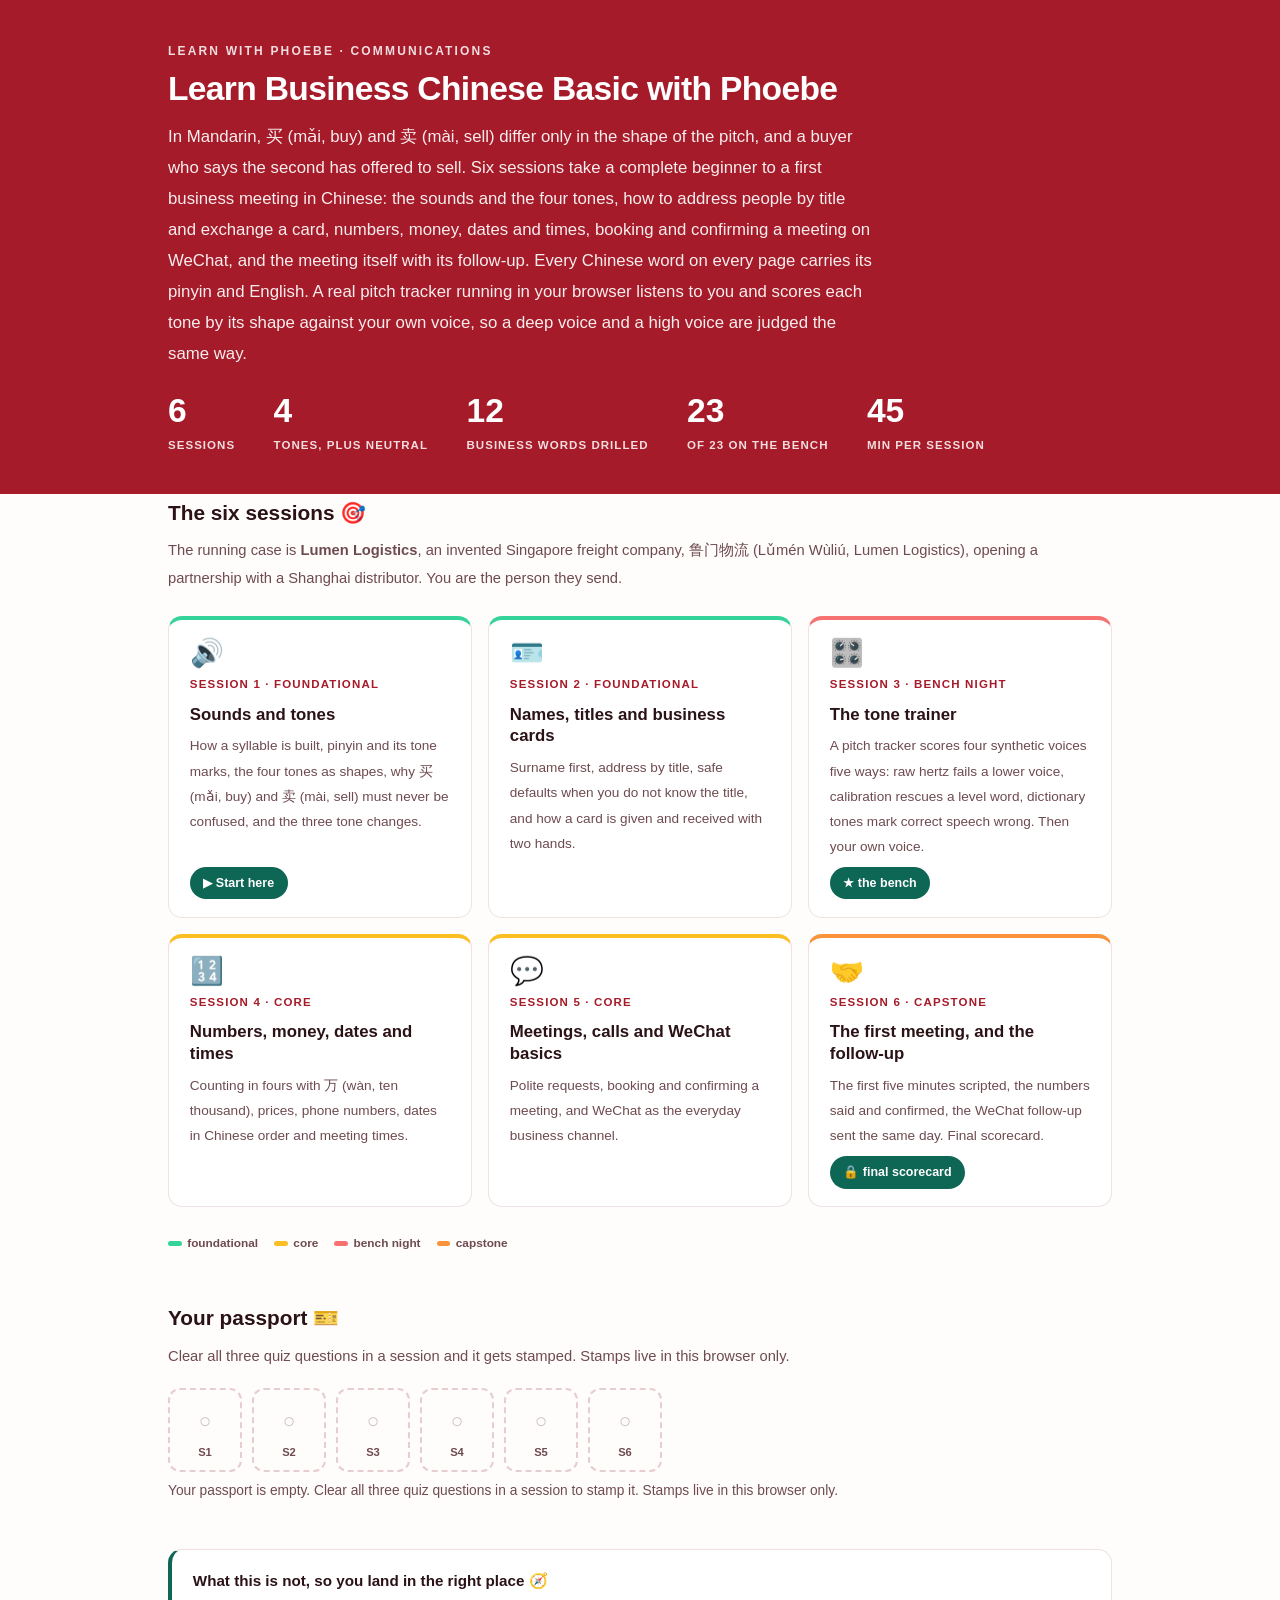
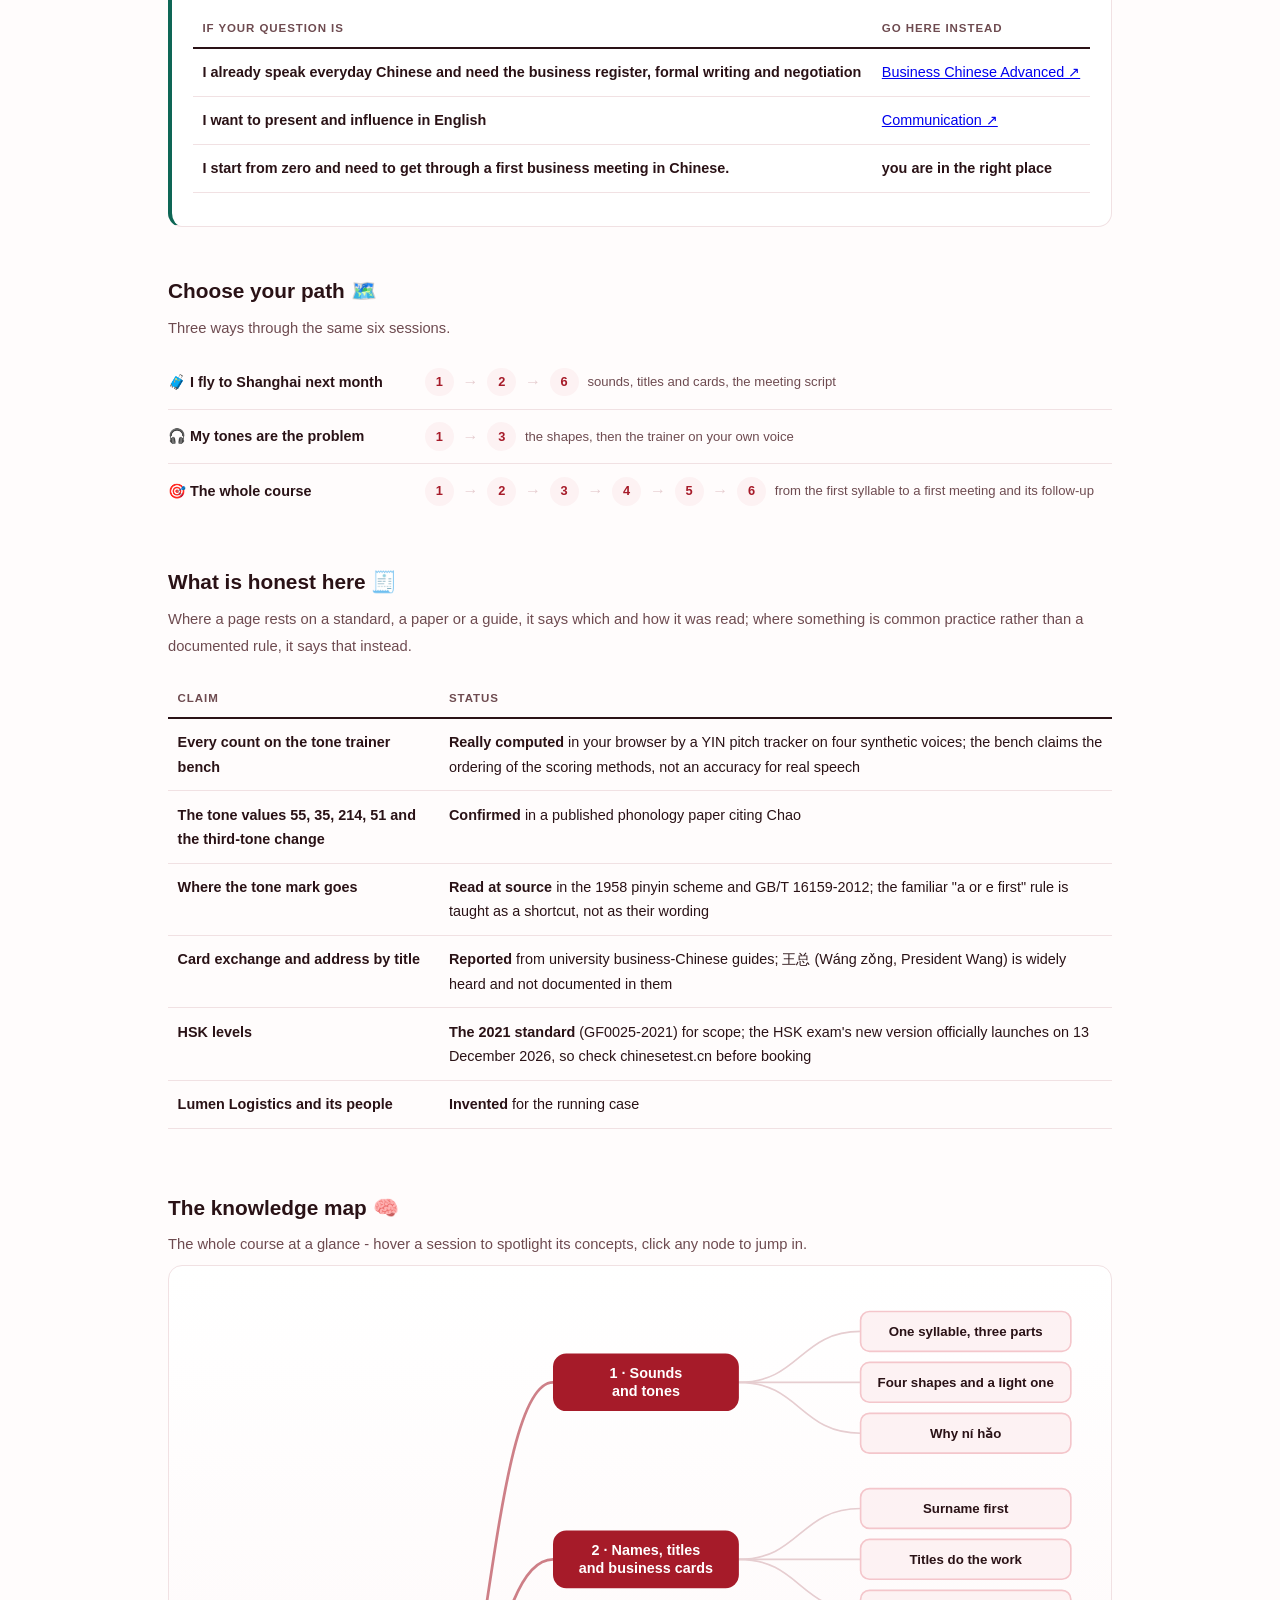
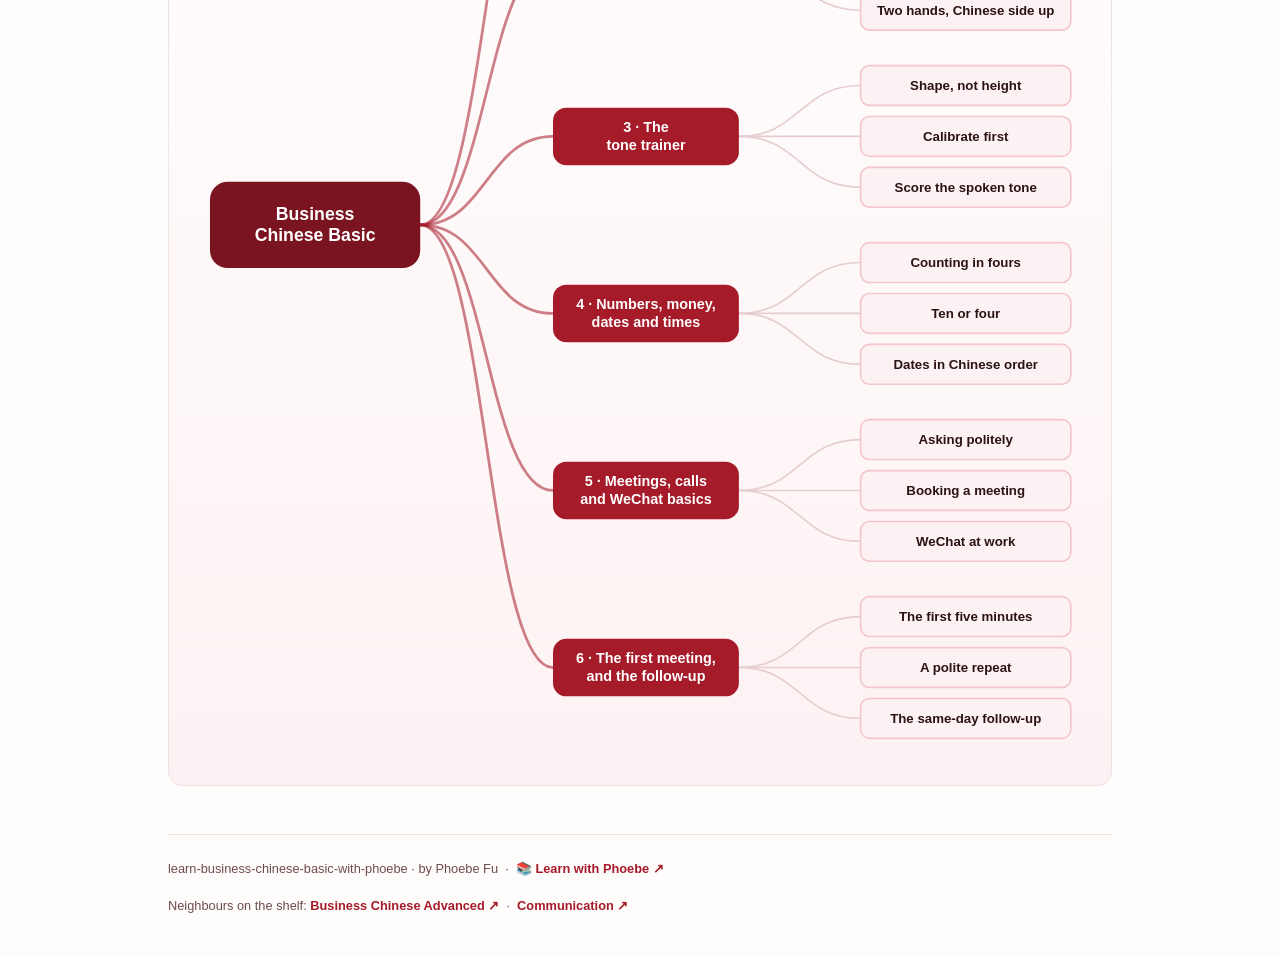
==== index.html @ 50cea1f9 "Learn Business Chinese Basic: six sessions Zero to a first business meeting in Mandarin. A YIN pitch" ====
<!DOCTYPE html>
<html lang="en">
<head>
<meta charset="UTF-8">
<meta name="viewport" content="width=device-width, initial-scale=1.0">
<!-- social:start -->
<meta name="description" content="Six sessions from zero to a first business meeting in Mandarin: the sounds and the four tones, names, titles and business cards, numbers and money, meetings and WeChat, and a first meeting with its follow-up. A real pitch tracker in your browser scores your tones by shape, not height. Free, by Phoebe Fu.">
<meta property="og:type" content="website">
<meta property="og:site_name" content="Learn with Phoebe">
<meta property="og:title" content="Learn Business Chinese Basic with Phoebe">
<meta property="og:description" content="A tone trainer that scores the shape of your pitch, not its height: raw hertz gets a lower voice right 6 times in 23, the calibrated method 23 in 23.">
<meta property="og:url" content="https://phoebefu6.github.io/learn-business-chinese-basic-with-phoebe/">
<meta property="og:image" content="https://phoebefu6.github.io/learn-business-chinese-basic-with-phoebe/assets/og-cover.png">
<meta property="og:image:width" content="1200">
<meta property="og:image:height" content="630">
<meta name="twitter:card" content="summary_large_image">
<meta name="twitter:title" content="Learn Business Chinese Basic with Phoebe">
<meta name="twitter:description" content="A tone trainer that scores the shape of your pitch, not its height: raw hertz gets a lower voice right 6 times in 23, the calibrated method 23 in 23.">
<meta name="twitter:image" content="https://phoebefu6.github.io/learn-business-chinese-basic-with-phoebe/assets/og-cover.png">
<!-- social:end -->
<title>Learn Business Chinese Basic with Phoebe</title>
<link rel="stylesheet" href="assets/style.css?v=1">
<style>

  .stats-row { display: flex; gap: 2.4rem; margin-top: 1.5rem; flex-wrap: wrap; }
  .stat b { display: block; font-size: 2.1rem; font-weight: 800; line-height: 1.05; font-variant-numeric: tabular-nums; }
  .stat span { font-size: .72rem; opacity: .85; text-transform: uppercase; letter-spacing: .09em; font-weight: 600; }

  .course-grid { display: grid; grid-template-columns: repeat(auto-fit, minmax(17rem, 1fr)); gap: 1rem; margin-top: 1.5rem; }
  .course-card {
    border: 1px solid var(--hairline);
    border-top: 4px solid var(--diff, var(--indigo));
    border-radius: var(--radius);
    padding: 1.2rem 1.3rem 1.1rem;
    display: flex;
    flex-direction: column;
    gap: .5rem;
    text-decoration: none;
    color: var(--ink);
    background: #fff;
    transition: box-shadow .15s ease, border-color .15s ease, transform .15s ease;
    position: relative;
  }
  .course-card:hover { border-color: var(--indigo-soft); border-top-color: var(--diff, var(--indigo)); box-shadow: 0 8px 28px rgba(var(--shadow-rgb),.16); transform: translateY(-3px); }
  .course-card .cicon { font-size: 1.7rem; line-height: 1; }
  .course-card .cnum { font-size: .72rem; font-weight: 700; color: var(--indigo); text-transform: uppercase; letter-spacing: .1em; }
  .course-card h3 { font-size: 1.05rem; font-weight: 800; line-height: 1.3; }
  .course-card p { font-size: .85rem; color: var(--muted); flex: 1; }
  .course-card .meta { display: flex; gap: .4rem; flex-wrap: wrap; }

  .diff-legend { display: flex; gap: 1rem; margin-top: 1.6rem; font-size: .74rem; color: var(--muted); font-weight: 600; flex-wrap: wrap; }
  .diff-legend i { display: inline-block; width: .85rem; height: .35rem; border-radius: 999px; margin-right: .35rem; vertical-align: middle; }

  .paths { margin-top: 2.6rem; }
  .paths h2 { font-size: 1.3rem; font-weight: 800; margin-bottom: .3rem; }
  .paths .plede { color: var(--muted); font-size: .92rem; margin-bottom: .8rem; }
  .path { display: flex; gap: .55rem; align-items: center; padding: .75rem 0; border-bottom: .5px solid var(--hairline); flex-wrap: wrap; }
  .path:last-child { border-bottom: none; }
  .path b { min-width: 15.5rem; font-size: .9rem; }
  .path .pstep { background: var(--indigo-50); color: var(--indigo); border-radius: 999px; padding: .16rem .68rem; font-weight: 700; font-size: .8rem; text-decoration: none; transition: all .12s ease; }
  .path .pstep:hover { background: var(--indigo); color: #fff; }
  .path .parr { color: var(--faint); font-weight: 700; }

  .mm-section { margin-top: 1.6rem; }
  .mm-section h2 { font-size: 1.3rem; font-weight: 800; margin-bottom: .2rem; }
  .mm-section .mm-lede { color: var(--muted); font-size: .92rem; margin-bottom: .4rem; }
  .mm-wrap { border: 1px solid var(--hairline); border-radius: var(--radius); background: linear-gradient(180deg,#fff,var(--indigo-50)); padding: .6rem; overflow-x: auto; }
  .mm-svg { width: 100%; height: auto; display: block; max-width: 60rem; margin: 0 auto; min-width: 34rem; }
  .mm-link { cursor: pointer; text-decoration: none; }
  .mm-node rect { transition: opacity .15s ease, filter .15s ease; }
  .mm-node text { pointer-events: none; }
  .mm-link:hover .mm-node rect { filter: brightness(1.06); }
  .mm-edge { transition: opacity .15s ease; }

  .not-this { border: 1px solid var(--hairline); border-left: 4px solid var(--clay); border-radius: var(--radius); background: #fff; padding: 1.1rem 1.3rem; margin-top: 1.2rem; }
  .not-this h3 { font-size: .95rem; font-weight: 800; margin-bottom: .5rem; }
  .siblings { display: grid; grid-template-columns: repeat(auto-fit, minmax(13rem, 1fr)); gap: .8rem; margin-top: 1rem; }
  .sibling { border: 1px solid var(--hairline); border-radius: 12px; padding: .9rem 1rem; background: #fff; text-decoration: none; color: var(--ink); font-size: .86rem; }
  .sibling b { display: block; font-size: .92rem; margin-bottom: .2rem; }
  .sibling span { color: var(--muted); }
  .sibling.here { border-color: var(--indigo); background: var(--indigo-50); }
</style>
</head>
<body>

<header class="masthead">
  <div class="wrap">
    <div class="eyebrow">Learn with Phoebe · Communications</div>
    <h1>Learn <span class="accent">Business Chinese</span> Basic with Phoebe</h1>
    <p class="sub">In Mandarin, 买 (mǎi, buy) and 卖 (mài, sell) differ only in the shape of the pitch, and a buyer who says the second has offered to sell. Six sessions take a complete beginner to a first business meeting in Chinese: the sounds and the four tones, how to address people by title and exchange a card, numbers, money, dates and times, booking and confirming a meeting on WeChat, and the meeting itself with its follow-up. Every Chinese word on every page carries its pinyin and English. A real pitch tracker running in your browser listens to you and scores each tone by its shape against your own voice, so a deep voice and a high voice are judged the same way.</p>
    <div class="stats-row">
      <div class="stat"><b data-count="6">6</b><span>sessions</span></div>
      <div class="stat"><b data-count="4">4</b><span>tones, plus neutral</span></div>
      <div class="stat"><b data-count="12">12</b><span>business words drilled</span></div>
      <div class="stat"><b data-count="23">23</b><span>of 23 on the bench</span></div>
      <div class="stat"><b data-count="45">45</b><span>min per session</span></div>
    </div>
  </div>
</header>

<main class="wrap">

  <section class="section">
    <div class="paths" style="margin-top:0">
      <h2>The six sessions 🎯</h2>
      <p class="plede">The running case is <strong>Lumen Logistics</strong>, an invented Singapore freight company, 鲁门物流 (Lǔmén Wùliú, Lumen Logistics), opening a partnership with a Shanghai distributor. You are the person they send.</p>
    </div>
    <div class="course-grid">
      <a class="course-card" href="courses/01-sounds-and-tones.html" style="--diff:#34D399">
        <span class="cicon">🔊</span>
        <span class="cnum">Session 1 · foundational</span>
        <h3>Sounds and tones</h3>
        <p>How a syllable is built, pinyin and its tone marks, the four tones as shapes, why 买 (mǎi, buy) and 卖 (mài, sell) must never be confused, and the three tone changes.</p>
        <span class="meta"><span class="pill amber">▶ Start here</span></span>
      </a>
      <a class="course-card" href="courses/02-names-titles-and-cards.html" style="--diff:#34D399">
        <span class="cicon">🪪</span>
        <span class="cnum">Session 2 · foundational</span>
        <h3>Names, titles and business cards</h3>
        <p>Surname first, address by title, safe defaults when you do not know the title, and how a card is given and received with two hands.</p>
        <span class="meta"></span>
      </a>
      <a class="course-card" href="courses/03-the-tone-trainer.html" style="--diff:#F87171">
        <span class="cicon">🎛️</span>
        <span class="cnum">Session 3 · bench night</span>
        <h3>The tone trainer</h3>
        <p>A pitch tracker scores four synthetic voices five ways: raw hertz fails a lower voice, calibration rescues a level word, dictionary tones mark correct speech wrong. Then your own voice.</p>
        <span class="meta"><span class="pill amber">★ the bench</span></span>
      </a>
      <a class="course-card" href="courses/04-numbers-money-dates.html" style="--diff:#FBBF24">
        <span class="cicon">🔢</span>
        <span class="cnum">Session 4 · core</span>
        <h3>Numbers, money, dates and times</h3>
        <p>Counting in fours with 万 (wàn, ten thousand), prices, phone numbers, dates in Chinese order and meeting times.</p>
        <span class="meta"></span>
      </a>
      <a class="course-card" href="courses/05-meetings-calls-and-wechat.html" style="--diff:#FBBF24">
        <span class="cicon">💬</span>
        <span class="cnum">Session 5 · core</span>
        <h3>Meetings, calls and WeChat basics</h3>
        <p>Polite requests, booking and confirming a meeting, and WeChat as the everyday business channel.</p>
        <span class="meta"></span>
      </a>
      <a class="course-card" href="courses/06-the-first-meeting.html" style="--diff:#FB923C">
        <span class="cicon">🤝</span>
        <span class="cnum">Session 6 · capstone</span>
        <h3>The first meeting, and the follow-up</h3>
        <p>The first five minutes scripted, the numbers said and confirmed, the WeChat follow-up sent the same day. Final scorecard.</p>
        <span class="meta"><span class="pill amber">🔒 final scorecard</span></span>
      </a>
    </div>
    <div class="diff-legend">
      <span><i style="background:#34D399"></i>foundational</span>
      <span><i style="background:#FBBF24"></i>core</span>
      <span><i style="background:#F87171"></i>bench night</span>
      <span><i style="background:#FB923C"></i>capstone</span>
    </div>
  </section>

  <section class="section">
    <div class="paths" style="margin-top:0">
      <h2>Your passport 🎫</h2>
      <p class="plede">Clear all three quiz questions in a session and it gets stamped. Stamps live in this browser only.</p>
    </div>
    <div class="pp-strip"></div>
  </section>

  <section class="section">
    <div class="not-this">
      <h3>What this is not, so you land in the right place 🧭</h3>
      <table class="clean">
        <tr><th>If your question is</th><th>Go here instead</th></tr>
        <tr><td>I already speak everyday Chinese and need the business register, formal writing and negotiation</td><td><a href="https://phoebefu6.github.io/learn-business-chinese-advanced-with-phoebe/">Business Chinese Advanced ↗</a></td></tr>
        <tr><td>I want to present and influence in English</td><td><a href="https://phoebefu6.github.io/learn-communication-with-phoebe/">Communication ↗</a></td></tr>
        <tr><td><strong>I start from zero and need to get through a first business meeting in Chinese.</strong></td><td><strong>you are in the right place</strong></td></tr>
      </table>
    </div>
  </section>

  <section class="section">
    <div class="paths">
      <h2>Choose your path 🗺️</h2>
      <p class="plede">Three ways through the same six sessions.</p>
      <div class="path"><b>🧳 I fly to Shanghai next month</b>
        <a class="pstep" href="courses/01-sounds-and-tones.html">1</a><span class="parr">→</span><a class="pstep" href="courses/02-names-titles-and-cards.html">2</a><span class="parr">→</span><a class="pstep" href="courses/06-the-first-meeting.html">6</a>
        <span style="font-size:.82rem;color:var(--muted)">sounds, titles and cards, the meeting script</span>
      </div>
      <div class="path"><b>🎧 My tones are the problem</b>
        <a class="pstep" href="courses/01-sounds-and-tones.html">1</a><span class="parr">→</span><a class="pstep" href="courses/03-the-tone-trainer.html">3</a>
        <span style="font-size:.82rem;color:var(--muted)">the shapes, then the trainer on your own voice</span>
      </div>
      <div class="path"><b>🎯 The whole course</b>
        <a class="pstep" href="courses/01-sounds-and-tones.html">1</a><span class="parr">→</span><a class="pstep" href="courses/02-names-titles-and-cards.html">2</a><span class="parr">→</span><a class="pstep" href="courses/03-the-tone-trainer.html">3</a><span class="parr">→</span><a class="pstep" href="courses/04-numbers-money-dates.html">4</a><span class="parr">→</span><a class="pstep" href="courses/05-meetings-calls-and-wechat.html">5</a><span class="parr">→</span><a class="pstep" href="courses/06-the-first-meeting.html">6</a>
        <span style="font-size:.82rem;color:var(--muted)">from the first syllable to a first meeting and its follow-up</span>
      </div>
    </div>
  </section>

  <section class="section">
    <div class="paths" style="margin-top:0">
      <h2>What is honest here 🧾</h2>
      <p class="plede">Where a page rests on a standard, a paper or a guide, it says which and how it was read; where something is common practice rather than a documented rule, it says that instead.</p>
    </div>
    <table class="clean">
      <tr><th>Claim</th><th>Status</th></tr>
      <tr><td>Every count on the tone trainer bench</td><td><strong>Really computed</strong> in your browser by a YIN pitch tracker on four synthetic voices; the bench claims the ordering of the scoring methods, not an accuracy for real speech</td></tr>
      <tr><td>The tone values 55, 35, 214, 51 and the third-tone change</td><td><strong>Confirmed</strong> in a published phonology paper citing Chao</td></tr>
      <tr><td>Where the tone mark goes</td><td><strong>Read at source</strong> in the 1958 pinyin scheme and GB/T 16159-2012; the familiar "a or e first" rule is taught as a shortcut, not as their wording</td></tr>
      <tr><td>Card exchange and address by title</td><td><strong>Reported</strong> from university business-Chinese guides; 王总 (Wáng zǒng, President Wang) is widely heard and not documented in them</td></tr>
      <tr><td>HSK levels</td><td><strong>The 2021 standard</strong> (GF0025-2021) for scope; the HSK exam's new version officially launches on 13 December 2026, so check chinesetest.cn before booking</td></tr>
      <tr><td>Lumen Logistics and its people</td><td><strong>Invented</strong> for the running case</td></tr>
    </table>
  </section>

  <section class="section mm-section">
    <h2>The knowledge map 🧠</h2>
    <p class="mm-lede">The whole course at a glance - hover a session to spotlight its concepts, click any node to jump in.</p>
    <div class="mm-wrap"><div id="mindmap"></div></div>
  </section>

  <footer class="pagefoot">
    <span>learn-business-chinese-basic-with-phoebe · by Phoebe Fu &nbsp;·&nbsp; 📚 <a href="https://phoebefu6.github.io/learn-with-phoebe/">Learn with Phoebe ↗</a></span>
    <span>Neighbours on the shelf: <a href="https://phoebefu6.github.io/learn-business-chinese-advanced-with-phoebe/">Business Chinese Advanced ↗</a> &nbsp;·&nbsp; <a href="https://phoebefu6.github.io/learn-communication-with-phoebe/">Communication ↗</a></span>
  </footer>

</main>

<script>
window.MINDMAP_DATA = {
  "title": "Business\nChinese Basic",
  "centerColor": "#7A1420",
  "sessions": [
    {
      "label": "Sounds\nand tones",
      "href": "courses/01-sounds-and-tones.html",
      "color": "#34D399",
      "concepts": [
        {
          "label": "One syllable, three parts",
          "href": "courses/01-sounds-and-tones.html"
        },
        {
          "label": "Four shapes and a light one",
          "href": "courses/01-sounds-and-tones.html"
        },
        {
          "label": "Why ní hǎo",
          "href": "courses/01-sounds-and-tones.html"
        }
      ]
    },
    {
      "label": "Names, titles\nand business cards",
      "href": "courses/02-names-titles-and-cards.html",
      "color": "#34D399",
      "concepts": [
        {
          "label": "Surname first",
          "href": "courses/02-names-titles-and-cards.html"
        },
        {
          "label": "Titles do the work",
          "href": "courses/02-names-titles-and-cards.html"
        },
        {
          "label": "Two hands, Chinese side up",
          "href": "courses/02-names-titles-and-cards.html"
        }
      ]
    },
    {
      "label": "The\ntone trainer",
      "href": "courses/03-the-tone-trainer.html",
      "color": "#F87171",
      "concepts": [
        {
          "label": "Shape, not height",
          "href": "courses/03-the-tone-trainer.html"
        },
        {
          "label": "Calibrate first",
          "href": "courses/03-the-tone-trainer.html"
        },
        {
          "label": "Score the spoken tone",
          "href": "courses/03-the-tone-trainer.html"
        }
      ]
    },
    {
      "label": "Numbers, money,\ndates and times",
      "href": "courses/04-numbers-money-dates.html",
      "color": "#FBBF24",
      "concepts": [
        {
          "label": "Counting in fours",
          "href": "courses/04-numbers-money-dates.html"
        },
        {
          "label": "Ten or four",
          "href": "courses/04-numbers-money-dates.html"
        },
        {
          "label": "Dates in Chinese order",
          "href": "courses/04-numbers-money-dates.html"
        }
      ]
    },
    {
      "label": "Meetings, calls\nand WeChat basics",
      "href": "courses/05-meetings-calls-and-wechat.html",
      "color": "#FBBF24",
      "concepts": [
        {
          "label": "Asking politely",
          "href": "courses/05-meetings-calls-and-wechat.html"
        },
        {
          "label": "Booking a meeting",
          "href": "courses/05-meetings-calls-and-wechat.html"
        },
        {
          "label": "WeChat at work",
          "href": "courses/05-meetings-calls-and-wechat.html"
        }
      ]
    },
    {
      "label": "The first meeting,\nand the follow-up",
      "href": "courses/06-the-first-meeting.html",
      "color": "#FB923C",
      "concepts": [
        {
          "label": "The first five minutes",
          "href": "courses/06-the-first-meeting.html"
        },
        {
          "label": "A polite repeat",
          "href": "courses/06-the-first-meeting.html"
        },
        {
          "label": "The same-day follow-up",
          "href": "courses/06-the-first-meeting.html"
        }
      ]
    }
  ]
};
</script>
<script src="assets/mindmap.js?v=1"></script>
<script src="assets/app.js?v=1"></script>
</body>
</html>
---- assets/style.css ----
/* learn-business-chinese-basic-with-phoebe - editorial bold design system
   Accent: cinnabar #A61B29 · Flagship: jade #0E6655
   (CSS var names still read --indigo/--amber; they hold cinnabar and jade.)
   NOTE: this is the PAGE chrome. Widget palettes inside the bench scripts are separate. */

:root {
  --indigo: #A61B29;
  --indigo-deep: #7A1420;
  --indigo-mid: #B42A37;
  --indigo-soft: #F4C6CB;
  --indigo-50: #FDF2F3;
  --ink: #2A1216;
  --muted: #6E4B50;
  --faint: #E6CDD0;
  --hairline: #F1E1E3;
  --clay: #0E6655;
  --clay-ink: #0A4A3E;
  --amber: #0E6655;
  --amber-ink: #0A4A3E;
  --amber-50: #E3F3EF;
  --paper: #FFFCFC;
  --code-bg: #2A1216;
  --code-ink: #F1E1E3;
  --scrim-rgb: 42,18,22;
  --shadow-rgb: 166,27,41;
  --radius: 14px;
}

* { margin: 0; padding: 0; box-sizing: border-box; }

html { font-size: 16px; scroll-behavior: smooth; }
html.zoom-125 { font-size: 20px; }
html.zoom-150 { font-size: 24px; }

body {
  font-family: "Inter", -apple-system, BlinkMacSystemFont, "Segoe UI", Roboto, sans-serif;
  background: var(--paper);
  color: var(--ink);
  line-height: 1.85;
  font-feature-settings: "tnum";
}

.wrap { max-width: 62rem; margin: 0 auto; padding: 0 1.5rem; }

/* ---------- header band ---------- */
.masthead {
  background: var(--indigo);
  color: #fff;
  padding: 2.5rem 0 2.25rem;
}
.masthead .eyebrow {
  font-size: .75rem;
  letter-spacing: .18em;
  text-transform: uppercase;
  opacity: .85;
  font-weight: 600;
}
.masthead h1 {
  font-size: 2.1rem;
  line-height: 1.15;
  font-weight: 800;
  margin: .5rem 0 .75rem;
  letter-spacing: -.02em;
}
.masthead h1 .accent { color: inherit; }
.masthead .sub { font-size: 1.05rem; opacity: .92; max-width: 44rem; }

.chip-row { display: flex; flex-wrap: wrap; gap: .5rem; margin-top: 1.1rem; }
.chip {
  display: inline-flex;
  align-items: center;
  gap: .35rem;
  border-radius: 999px;
  padding: .25rem .8rem;
  font-size: .78rem;
  font-weight: 600;
  white-space: nowrap;
}
.chip.level { background: #fff; color: var(--indigo); }
.chip.audience { background: rgba(255,255,255,.16); color: #fff; border: 1px solid rgba(255,255,255,.35); }
.chip.time { background: var(--ink); color: #fff; font-variant-numeric: tabular-nums; }


/* ---------- agenda band ----------
   Recovered 2026-09-02. These six repos were scaffolded from a stylesheet that had
   lost this block, so .agenda rendered as run-on inline text ~700px tall inside the
   masthead. 87 of 93 repos carry it; these were the exception, and they were also the
   six the estate sweep could not see. See course-builder/references/field-notes.md.

   .a3 does NOT reuse the donor's `color: var(--amber-ink)`: that pair falls below
   4.5:1 against --amber in all six palettes, which is the same failure the sweep
   flags on the wellbeing courses. The literal below is the darkest tone of this
   repo's own amber-ink that clears 4.5:1, so the band stays bright. Recompute it if
   --amber changes. */
.agenda {
  display: flex;
  border-radius: 999px;
  overflow: hidden;
  margin: 1.4rem 0 0;
  font-size: .72rem;
  font-weight: 600;
  text-align: center;
  color: #fff;
}
.agenda span { padding: .45rem .3rem; white-space: nowrap; overflow: hidden; text-overflow: ellipsis; }
.agenda .a1 { background: var(--indigo-deep); }
.agenda .a2 { background: var(--indigo-mid); }
.agenda .a3 { background: var(--amber); color: #FFFFFF; }
.agenda .a4 { background: var(--indigo-soft); color: var(--ink); }

/* ---------- toolbar ---------- */
.toolbar {
  position: sticky;
  top: 0;
  z-index: 40;
  background: rgba(255,255,255,.94);
  backdrop-filter: blur(6px);
  border-bottom: 1px solid var(--hairline);
  padding: .55rem 0;
}
.toolbar .wrap { display: flex; align-items: center; gap: .5rem; flex-wrap: nowrap; }
.toolbar .crumb { font-size: .8rem; color: var(--muted); font-weight: 600; margin-right: auto; min-width: 0; white-space: nowrap; overflow: hidden; text-overflow: ellipsis; }
.toolbar .btn { white-space: nowrap; flex: none; padding: .38rem .8rem; font-size: .78rem; line-height: 1.2; }
.toolbar .crumb a { color: var(--indigo); text-decoration: none; }
.btn {
  border: 1px solid var(--hairline);
  background: #fff;
  color: var(--ink);
  border-radius: 999px;
  padding: .35rem .9rem;
  font-size: .78rem;
  font-weight: 600;
  cursor: pointer;
  font-family: inherit;
  transition: all .15s ease;
}
.btn:hover { border-color: var(--indigo); color: var(--indigo); }
.btn.primary { background: var(--indigo); border-color: var(--indigo); color: #fff; }
.btn.primary:hover { background: var(--indigo-deep); }

/* ---------- sections ---------- */
main { padding: 2.5rem 0 4rem; }

.section { margin-bottom: 2.8rem; }
.section-kicker { margin-bottom: 1rem; }
.section-kicker .klabel {
  display: block;
  font-size: .72rem;
  text-transform: uppercase;
  letter-spacing: .1em;
  color: var(--indigo);
  font-weight: 700;
  margin-bottom: .35rem;
}
.section-kicker h2 {
  font-size: 1.45rem;
  font-weight: 800;
  letter-spacing: -.01em;
  display: flex;
  align-items: center;
  gap: .7rem;
  flex-wrap: wrap;
}
.section-kicker .tag {
  border-radius: 999px;
  padding: .18rem .7rem;
  font-size: .7rem;
  font-weight: 700;
  text-transform: uppercase;
  letter-spacing: .08em;
}
.tag.concept { background: var(--indigo-50); color: var(--indigo); }
.tag.demo { background: var(--amber-50); color: var(--amber-ink); }
.tag.exercise { background: var(--ink); color: #fff; }

.lede { color: var(--muted); max-width: 46rem; margin-bottom: 1.4rem; line-height: 1.8; }

/* live vs self-study markers on cards */
.mode {
  font-size: .64rem;
  font-weight: 700;
  text-transform: uppercase;
  letter-spacing: .07em;
  padding: .14rem .6rem;
  border-radius: 999px;
  flex: none;
}
.mode.live { background: var(--indigo); color: #fff; }
.mode.self { background: #fff; color: var(--muted); border: 1px solid var(--hairline); }

/* ---------- accordions ---------- */
details.card {
  border: 1px solid var(--hairline);
  border-radius: var(--radius);
  margin-bottom: .8rem;
  overflow: hidden;
  background: #fff;
}
details.card[open] { border-color: var(--indigo-soft); box-shadow: 0 8px 28px rgba(var(--shadow-rgb),.08); }
details.card summary {
  list-style: none;
  cursor: pointer;
  padding: 1rem 1.25rem;
  display: flex;
  align-items: center;
  gap: .75rem;
  font-weight: 700;
  font-size: 1.02rem;
  user-select: none;
}
details.card summary::-webkit-details-marker { display: none; }
details.card summary .dot {
  width: .6rem; height: .6rem;
  border-radius: 999px;
  background: var(--indigo);
  flex: none;
}
details.card summary .mini { margin-left: auto; font-size: .72rem; color: var(--muted); font-weight: 600; white-space: nowrap; }
details.card summary .caret { transition: transform .2s ease; color: var(--indigo); font-size: .8rem; }
details.card[open] summary .caret { transform: rotate(90deg); }
details.card .body { padding: 0 1.25rem 1.4rem; border-top: 1px solid var(--hairline); padding-top: 1.15rem; }
details.card .body p { margin-bottom: 1.05rem; max-width: 48rem; }
details.card .body p:last-child { margin-bottom: 0; }
details.card .body ul, details.card .body ol { margin: 0 0 1.1rem 1.2rem; max-width: 47rem; }
details.card .body li { margin-bottom: .65rem; }
details.card .body h4 { font-size: .95rem; font-weight: 700; margin: 1.1rem 0 .45rem; }
details.card .body h4:first-child { margin-top: 0; }

/* ---------- pills & legends ---------- */
.legend { display: flex; flex-wrap: wrap; gap: .5rem; margin: 0 0 1.2rem; }
.pill {
  display: inline-flex;
  align-items: center;
  gap: .4rem;
  border-radius: 999px;
  padding: .28rem .85rem;
  font-size: .78rem;
  font-weight: 600;
}
.pill.solid { background: var(--indigo); color: #fff; }
.pill.light { background: var(--indigo-50); color: var(--indigo); }
.pill.inkpill { background: var(--ink); color: #fff; }
.pill.amber, .pill.peach { background: var(--amber); color: #fff; }
.pill.bare { color: var(--faint); }

/* ---------- 4D grid ---------- */
.grid-2 { display: grid; grid-template-columns: repeat(auto-fit, minmax(15rem, 1fr)); gap: .8rem; margin: .5rem 0 1rem; }
.d-card {
  border: 1px solid var(--hairline);
  border-left: 4px solid var(--indigo);
  border-radius: 10px;
  padding: 1rem 1.1rem;
}
.d-card h4 { font-size: .95rem; margin-bottom: .3rem; }
.d-card h4 .lead-letter { color: var(--indigo); }
.d-card p { font-size: .86rem; color: var(--muted); margin: 0; }

/* ---------- tables ---------- */
table.clean { width: 100%; border-collapse: collapse; font-size: .9rem; margin: .4rem 0 1rem; }
table.clean th {
  text-align: left;
  font-size: .72rem;
  text-transform: uppercase;
  letter-spacing: .08em;
  color: var(--muted);
  padding: .5rem .6rem;
  border-bottom: 2px solid var(--ink);
}
table.clean td { padding: .7rem .6rem; border-bottom: .5px solid var(--hairline); vertical-align: top; line-height: 1.7; }
table.clean td:first-child { font-weight: 600; }

/* ---------- prompt boxes ---------- */
.prompt-box {
  position: relative;
  background: var(--code-bg);
  color: var(--code-ink);
  border-radius: var(--radius);
  padding: 1.1rem 1.2rem;
  margin: 1rem 0 1.2rem;
  font-family: "SF Mono", ui-monospace, Menlo, Consolas, monospace;
  font-size: .84rem;
  line-height: 1.65;
  white-space: pre-wrap;
  word-break: break-word;
}
.prompt-box .label {
  position: absolute;
  top: -0.7rem;
  left: 1rem;
  background: var(--indigo);
  color: #fff;
  font-family: "Inter", -apple-system, sans-serif;
  font-size: .68rem;
  font-weight: 700;
  letter-spacing: .06em;
  text-transform: uppercase;
  border-radius: 999px;
  padding: .15rem .7rem;
}
.prompt-box.bad .label { background: var(--faint); color: var(--ink); }
.prompt-box.good .label { background: var(--amber); color: #fff; }
.copy-btn {
  position: absolute;
  top: .7rem;
  right: .7rem;
  background: rgba(255,255,255,.1);
  border: 1px solid rgba(255,255,255,.25);
  color: #fff;
  border-radius: 999px;
  padding: .25rem .8rem;
  font-size: .72rem;
  font-weight: 600;
  cursor: pointer;
  font-family: "Inter", -apple-system, sans-serif;
  transition: background .15s ease;
}
.copy-btn:hover { background: rgba(255,255,255,.22); }
.copy-btn.copied { background: var(--amber); border-color: var(--amber); color: #fff; }

/* ---------- demo steps ---------- */
.steps { counter-reset: step; margin: .6rem 0 1rem; }
.step {
  display: grid;
  grid-template-columns: max-content minmax(0, 1fr);
  column-gap: .9rem;
  row-gap: .2rem;
  padding: .85rem 0;
  border-bottom: .5px solid var(--hairline);
}
.step > * { grid-column: 2; min-width: 0; }
.step > .prompt-box { margin: .8rem 0 .4rem; }
.step:last-child { border-bottom: none; }
.step::before {
  counter-increment: step;
  content: counter(step);
  flex: none;
  width: 1.7rem; height: 1.7rem;
  border-radius: 999px;
  background: var(--indigo-50);
  color: var(--indigo);
  font-weight: 700;
  font-size: .85rem;
  display: inline-flex;
  align-items: center;
  justify-content: center;
  margin-top: .1rem;
}
.step p { margin: 0; }
/* A code box inside a step sits BELOW the step text at full width. Without this the flex row
 * puts it in a half-width column beside the text and wraps code mid-token. */
.step { flex-wrap: wrap; }
.step > p { flex: 1 1 0; min-width: 0; }
.step > .prompt-box { flex: 1 1 100%; margin: .7rem 0 .2rem; word-break: normal; overflow-x: auto; }

/* ---------- callouts ---------- */
.callout {
  border-radius: var(--radius);
  padding: 1rem 1.2rem;
  margin: 1rem 0;
  font-size: .92rem;
}
.callout.tip { background: var(--indigo-50); border-left: 4px solid var(--indigo); }
.callout.win { background: var(--amber-50); border-left: 4px solid var(--amber); }
.callout strong:first-child { display: block; margin-bottom: .2rem; }

.callout.example {
  background: #FFFFFF;
  border: 1px solid var(--hairline);
  border-left: 4px solid var(--amber);
  font-size: .9rem;
}
.callout.example .ex-pill {
  display: inline-block;
  background: var(--amber);
  color: #fff;
  border-radius: 999px;
  padding: .15rem .7rem;
  font-size: .68rem;
  font-weight: 700;
  text-transform: uppercase;
  letter-spacing: .06em;
  margin-bottom: .5rem;
}
.callout.example p { margin: 0 0 .75rem; max-width: 47rem; }
.callout.example p:last-child { margin-bottom: 0; }
.callout.example ul { margin: 0 0 0 1.1rem; max-width: 46rem; }
.callout.example li { margin-bottom: .6rem; }
.callout.example li:last-child { margin-bottom: 0; }

/* ---------- zoomable figures ---------- */
figure.zoomable {
  border: 1px solid var(--hairline);
  border-radius: var(--radius);
  padding: 1.2rem;
  margin: 1rem 0 1.4rem;
  cursor: zoom-in;
  transition: box-shadow .15s ease;
  background: #fff;
}
figure.zoomable:hover { box-shadow: 0 8px 28px rgba(var(--shadow-rgb),.12); }
figure.zoomable svg, figure.zoomable img { width: 100%; height: auto; display: block; }
figure.zoomable figcaption {
  margin-top: .6rem;
  font-size: .76rem;
  color: var(--muted);
  font-weight: 600;
  display: flex;
  align-items: center;
  gap: .4rem;
}

.lightbox {
  position: fixed;
  inset: 0;
  z-index: 100;
  background: rgba(var(--scrim-rgb),.9);
  display: none;
  align-items: center;
  justify-content: center;
  padding: 3vh 3vw;
  cursor: zoom-out;
}
.lightbox.open { display: flex; }
.lightbox .inner {
  background: #fff;
  border-radius: var(--radius);
  padding: 2rem;
  max-width: 94vw;
  max-height: 92vh;
  overflow: auto;
}
.lightbox .inner svg, .lightbox .inner img { width: min(88vw, 70rem); height: auto; }
.lightbox .close-hint {
  position: fixed;
  top: 1rem; right: 1.4rem;
  color: #fff;
  font-size: .8rem;
  font-weight: 600;
  opacity: .8;
}

/* ---------- courses covered ---------- */
.covered { border: 1px solid var(--hairline); border-radius: var(--radius); overflow: hidden; }
.covered-row {
  display: flex;
  align-items: baseline;
  gap: .8rem;
  padding: .75rem 1.1rem;
  border-bottom: .5px solid var(--hairline);
  font-size: .9rem;
}
.covered-row:last-child { border-bottom: none; }
.covered-row .status { flex: none; }
.covered-row .name { font-weight: 600; }
.covered-row .note { margin-left: auto; color: var(--muted); font-size: .78rem; text-align: right; }

/* ---------- cheat sheet footer ---------- */
.cheat {
  background: var(--ink);
  color: #fff;
  border-radius: var(--radius);
  padding: 1.6rem 1.6rem 1.3rem;
  margin-top: 3rem;
}
.cheat h3 { font-size: 1.1rem; margin-bottom: 1rem; }
.cheat h3 span { color: var(--indigo-soft); }
.cheat .grid-2 { gap: 1rem; }
.cheat .cheat-item { border-left: 3px solid var(--indigo-mid); padding-left: .8rem; }
.cheat .cheat-item b { display: block; font-size: .85rem; color: var(--indigo-soft); }
.cheat .cheat-item span { font-size: .82rem; opacity: .85; }

footer.pagefoot {
  border-top: 1px solid var(--hairline);
  margin-top: 3rem;
  padding: 1.4rem 0 2.5rem;
  font-size: .8rem;
  color: var(--muted);
  display: flex;
  justify-content: space-between;
  flex-wrap: wrap;
  gap: .8rem;
}
footer.pagefoot a { color: var(--indigo); text-decoration: none; font-weight: 600; }

/* ---------- wayfinding: reading progress + section dots + part numbers ---------- */

#progress-bar {
  position: fixed;
  top: 0; left: 0;
  height: 3px;
  width: 0;
  background: linear-gradient(90deg, var(--indigo), var(--amber));
  z-index: 90;
}

.pagenav {
  position: fixed;
  right: 1.1rem;
  top: 50%;
  transform: translateY(-50%);
  z-index: 50;
  display: flex;
  flex-direction: column;
  gap: .55rem;
}
.pagenav a {
  width: .68rem; height: .68rem;
  border-radius: 999px;
  background: #fff;
  border: 2px solid var(--faint);
  display: block;
  position: relative;
  transition: all .15s ease;
}
.pagenav a:hover { border-color: var(--indigo); transform: scale(1.3); }
.pagenav a.active { background: var(--indigo); border-color: var(--indigo); }
.pagenav a .nlabel {
  position: absolute;
  right: 1.4rem;
  top: 50%;
  transform: translateY(-50%);
  background: var(--ink);
  color: #fff;
  font-size: .7rem;
  font-weight: 600;
  padding: .22rem .65rem;
  border-radius: 6px;
  white-space: nowrap;
  opacity: 0;
  pointer-events: none;
  transition: opacity .15s ease;
}
.pagenav a:hover .nlabel { opacity: 1; }
@media (max-width: 74rem) { .pagenav { display: none; } }

main { counter-reset: partnum -1; }
.section .section-kicker { position: relative; }
.section .section-kicker::before {
  counter-increment: partnum;
  content: counter(partnum, decimal-leading-zero);
  position: absolute;
  right: 0;
  top: -1.2rem;
  font-size: 4.4rem;
  font-weight: 800;
  color: var(--indigo-50);
  line-height: 1;
  font-variant-numeric: tabular-nums;
  pointer-events: none;
  z-index: 0;
}
.section .section-kicker > * { position: relative; z-index: 1; }

details.card summary { transition: background .15s ease; }
details.card summary:hover { background: #FDF2F3; }

/* ---------- journey strip: you are here in the series ---------- */
.journey {
  display: flex;
  align-items: center;
  gap: .45rem;
  margin-top: 1.1rem;
  flex-wrap: wrap;
}
.journey .jlabel { font-size: .7rem; font-weight: 700; text-transform: uppercase; letter-spacing: .09em; opacity: .8; margin-right: .3rem; }
.journey a {
  width: 1.7rem; height: 1.7rem;
  border-radius: 999px;
  display: inline-flex;
  align-items: center;
  justify-content: center;
  font-size: .8rem;
  font-weight: 700;
  text-decoration: none;
  color: #fff;
  border: 1.5px solid rgba(255,255,255,.45);
  transition: all .15s ease;
  font-variant-numeric: tabular-nums;
}
.journey a:hover { border-color: #fff; transform: scale(1.12); }
.journey a.here { background: #fff; color: var(--indigo); border-color: #fff; }
.journey a.dd-chip { width: auto; border-radius: 999px; padding: 0 .7rem; font-size: .72rem; }

/* ---------- check-yourself quiz ---------- */
.quiz-q {
  border: 1px solid var(--hairline);
  border-radius: var(--radius);
  padding: 1.1rem 1.25rem 1rem;
  margin-bottom: .9rem;
  background: #fff;
}
.quiz-q .qtext { font-weight: 700; margin-bottom: .7rem; }
.quiz-q .qopt {
  display: block;
  width: 100%;
  text-align: left;
  background: #fff;
  border: 1px solid var(--hairline);
  border-radius: 10px;
  padding: .6rem .9rem;
  margin-bottom: .5rem;
  font-size: .9rem;
  font-family: inherit;
  color: var(--ink);
  cursor: pointer;
  transition: all .15s ease;
}
.quiz-q .qopt:hover { border-color: var(--indigo); background: var(--indigo-50); }
.quiz-q .qopt.correct { background: var(--indigo); border-color: var(--indigo); color: #fff; font-weight: 600; }
.quiz-q .qopt.correct::after { content: "  ✓"; }
.quiz-q .qopt.wrong { background: #FEF2F2; border-color: #FCA5A5; color: #991B1B; animation: qshake .3s ease; }
.quiz-q .qopt.wrong::after { content: "  ✗ try again"; font-size: .78rem; }
.quiz-q .qopt:disabled { cursor: default; }
.quiz-q .qwhy {
  display: none;
  background: var(--amber-50);
  border-left: 4px solid var(--amber);
  border-radius: 8px;
  padding: .6rem .9rem;
  font-size: .86rem;
  margin-top: .3rem;
}
.quiz-q.answered .qwhy { display: block; }
@keyframes qshake {
  0%, 100% { transform: translateX(0); }
  25% { transform: translateX(-5px); }
  75% { transform: translateX(5px); }
}
.quiz-score { font-weight: 700; color: var(--indigo); margin-top: .4rem; }

@media (prefers-reduced-motion: reduce) {
  .quiz-q .qopt.wrong { animation: none; }
  .journey a:hover { transform: none; }
}

/* ---------- micro-interactions (react-bits inspired, vanilla) ---------- */

/* BlurText: staggered word reveal on the masthead headline */
.masthead h1 .bw {
  display: inline-block;
  opacity: 0;
  filter: blur(8px);
  transform: translateY(.35em);
  animation: bw-in .7s cubic-bezier(.22,.9,.35,1) forwards;
  animation-delay: var(--bw-delay, 0s);
}
@keyframes bw-in {
  to { opacity: 1; filter: blur(0); transform: translateY(0); }
}

/* SpotlightCard: cursor-following highlight on accordion cards */
details.card { position: relative; }
details.card::after {
  content: "";
  position: absolute;
  inset: 0;
  pointer-events: none;
  opacity: 0;
  transition: opacity .3s ease;
  background: radial-gradient(320px circle at var(--mx, 50%) var(--my, 50%), rgba(var(--shadow-rgb),.09), transparent 65%);
}
details.card:hover::after { opacity: 1; }

/* ScrollReveal: sections rise in as they enter the viewport */
.js-reveal .section {
  opacity: 0;
  transform: translateY(16px);
  transition: opacity .6s ease, transform .6s cubic-bezier(.22,.9,.35,1);
}
.js-reveal .section.revealed { opacity: 1; transform: none; }

@media (prefers-reduced-motion: reduce) {
  .masthead h1 .bw { animation: none; opacity: 1; filter: none; transform: none; }
  details.card::after { display: none; }
  .js-reveal .section { opacity: 1; transform: none; transition: none; }
}

@media (max-width: 40rem) {
  .masthead h1 { font-size: 1.6rem; }
  
  .toolbar .crumb { display: none; }
}

@media print {
  .toolbar, .copy-btn { display: none; }
  details.card { border: 1px solid #ccc; }
}

/* ---------- live SQL playground (sql-live.js) ---------- */
.sqlbox {
  border: 1px solid var(--hairline);
  border-radius: var(--radius);
  background: #fff;
  overflow: hidden;
  margin: 1rem 0 1.4rem;
  box-shadow: 0 8px 28px rgba(var(--shadow-rgb),.06);
}
.sql-bar {
  display: flex; align-items: center; gap: .5rem;
  padding: .5rem .8rem;
  background: var(--indigo-deep);
  color: #fff;
}
.sql-dot { width: .6rem; height: .6rem; border-radius: 999px; background: var(--amber); flex: none; }
.sql-title { font-size: .76rem; font-weight: 600; letter-spacing: .02em; opacity: .92; }
.sql-spacer { margin-left: auto; }
.sql-btn {
  border: 1px solid rgba(255,255,255,.28);
  background: rgba(255,255,255,.08);
  color: #fff;
  border-radius: 999px;
  padding: .26rem .8rem;
  font-size: .74rem; font-weight: 700; cursor: pointer;
  font-family: inherit; transition: all .14s ease; white-space: nowrap;
}
.sql-btn:hover { background: rgba(255,255,255,.2); }
.sql-btn.sql-run { background: var(--amber); color: #fff; border-color: var(--amber); }
.sql-btn.sql-run:hover { filter: brightness(1.05); }
.sql-label {
  display: block;
  font-size: .64rem; text-transform: uppercase; letter-spacing: .09em;
  font-weight: 700; color: var(--muted);
  padding: .6rem .9rem .2rem;
}
.sql-code-wrap { border-bottom: 1px solid var(--hairline); }
.sql-code {
  width: 100%;
  border: none; outline: none; resize: vertical;
  padding: .35rem .9rem .9rem;
  font-family: "SF Mono", "JetBrains Mono", Menlo, Consolas, monospace;
  font-size: .86rem; line-height: 1.6;
  color: var(--ink); background: #fff;
  tab-size: 2;
}
.sql-out { padding: .2rem .9rem 1rem; overflow-x: auto; }
.sql-tablewrap { overflow-x: auto; }
table.sql-table { width: 100%; border-collapse: collapse; font-size: .84rem; margin: .3rem 0 .1rem; }
table.sql-table th {
  text-align: left; text-transform: uppercase; letter-spacing: .05em;
  font-size: .68rem; color: var(--indigo); font-weight: 800;
  padding: .35rem .6rem; border-bottom: 2px solid var(--indigo-50); white-space: nowrap;
}
table.sql-table td {
  padding: .32rem .6rem; border-bottom: .5px solid var(--hairline);
  font-variant-numeric: tabular-nums; white-space: nowrap;
}
table.sql-table tr:last-child td { border-bottom: none; }
.sql-null { color: var(--faint); font-style: italic; font-size: .78rem; }
.sql-note { font-size: .74rem; color: var(--muted); margin: .5rem 0 0; font-weight: 600; }
.sql-hint { font-weight: 500; font-style: italic; }
.sql-err {
  font-size: .82rem; color: #991B1B; background: #FEF2F2;
  border: 1px solid #FCA5A5; border-radius: 8px;
  padding: .55rem .75rem; margin: .4rem 0 0;
  font-family: "SF Mono", Menlo, monospace;
}
.sql-cap { font-size: .78rem; color: var(--muted); padding: 0 .9rem .8rem; }
.sqlbox.sql-had-err .sql-bar { background: #7f1d1d; }


@keyframes wkIn { from { opacity: 0; transform: translateY(6px); } to { opacity: 1; transform: none; } }


@media (max-width: 640px) {  }


@media (max-width: 640px) {
  
  
}

/* === LWP-PATCH v2 === */
/* palette-agnostic aliases: 75 repos use --indigo/--amber, 1 uses --pine/--clay */
:root {
  --pv-accent: var(--indigo, var(--pine, #334155));
  --pv-flag: var(--amber, var(--clay, #A61B29));
  --pv-flag-50: var(--amber-50, var(--clay-50, #E3F3EF));
}

/* ============================================================
   v2 - readable on a phone + reading modes
   Layout only. No palette tokens are changed.
   ============================================================ */

/* --- skip link --- */
.skip-link {
  position: absolute; left: -9999px; top: 0; z-index: 200;
  background: var(--pv-accent); color: #fff;
  padding: .7rem 1.1rem; border-radius: 0 0 var(--radius) 0;
  font-weight: 700; font-size: .85rem; text-decoration: none;
}
.skip-link:focus { left: 0; }

/* --- visible keyboard focus everywhere --- */
:focus-visible {
  outline: 3px solid var(--pv-flag);
  outline-offset: 2px;
  border-radius: 4px;
}

/* --- diagrams: hold authored width, scroll instead of shrinking --- */
.figscroll { overflow-x: auto; -webkit-overflow-scrolling: touch; overscroll-behavior-x: contain; }
.figscroll::-webkit-scrollbar { height: 6px; }
.figscroll::-webkit-scrollbar-thumb { background: var(--faint); border-radius: 3px; }

/* --- tables: scroll container + sticky row label --- */
.tablescroll { overflow-x: auto; -webkit-overflow-scrolling: touch; border-radius: var(--radius); }

/* --- section contents counter --- */
.sec-meta {
  display: block; margin-top: .3rem;
  font-size: .72rem; font-weight: 700; letter-spacing: .06em;
  text-transform: uppercase; color: var(--muted);
  font-variant-numeric: tabular-nums;
}

/* --- study-mode switch --- */
.btn.mode-on { background: var(--pv-flag); border-color: var(--pv-flag); color: #fff; }

/* --- deep-linked card gets a moment of emphasis --- */
details.card.linked { border-color: var(--pv-flag); box-shadow: 0 0 0 3px var(--pv-flag-50); }

@media (max-width: 820px) {
  /* labels keep the size they were drawn at; the figure scrolls */
  figure.zoomable svg { min-width: 820px; }
  .figscroll .mm-svg, .mindmap svg { min-width: 840px; }

  table.clean { min-width: 620px; }
  table.clean th:first-child,
  table.clean td:first-child {
    position: sticky; left: 0; background: #fff;
    box-shadow: 1px 0 0 var(--hairline);
  }

  pre, .prompt-box { overflow-x: auto; }

  /* 44px tap targets */
  details.card summary { min-height: 44px; }
  .qopt { min-height: 44px; display: flex; align-items: center; padding: .7rem .9rem; }
  .toolbar .btn, .pagefoot a { min-height: 44px; display: inline-flex; align-items: center; justify-content: center; }
  .toolbar .crumb, .toolbar #zoom-toggle { display: none; }
  .toolbar .btn { flex: 1 1 0; padding: .3rem .4rem; font-size: .72rem; }
  table.clean { display: block; overflow-x: auto; -webkit-overflow-scrolling: touch; }
}

@media (max-width: 640px) {
  /* long inline code tokens and nowrap chips are the two things that still
     forced the page sideways below 640px: let them break rather than push
     the layout. Inside the media query only - desktop is untouched. */
  :not(pre) > code, .prompt-box span, code span,
  p span, li span, td span { overflow-wrap: anywhere; word-break: break-word; }
  .chip, .syn-chip, .pill, .mode, .tag { white-space: normal; max-width: 100%; }

  
  
  .chip-row, .legend { flex-wrap: wrap; }
  .journey { flex-wrap: wrap; row-gap: .45rem; }
}

/* --- print: a session should print as a complete handout --- */
@media print {
  .pagenav, #progress-bar, .skip-link, .journey, .lightbox { display: none !important; }
  details.card > .body { display: block !important; }
  details.card, figure, table.clean, .callout { break-inside: avoid; page-break-inside: avoid; }
  figure.zoomable svg { min-width: 0; max-width: 100%; }
  .figscroll, .tablescroll { overflow: visible; }
  a[href^="http"]::after { content: " (" attr(href) ")"; font-size: .72rem; color: #555; }
}

/* swipe hint: own line, only when the diagram really does scroll */
figure.zoomable.can-scroll figcaption { flex-wrap: wrap; }
figure.zoomable.can-scroll figcaption::after {
  content: "swipe the diagram \2192";
  flex: 0 0 100%;
  margin-top: .2rem;
  font-size: .72rem;
  font-weight: 700;
  letter-spacing: .04em;
  color: var(--pv-flag);
}
/* === /LWP-PATCH === */


/* ============================================================
   LWP WIDGET KIT v1 - wipe / hotspot / tick / tryrow / stakes
   / scorecard / passport. Self-theming off the course :root.
   ============================================================ */

/* --- shared shell --------------------------------------- */
.wk {
  margin: 26px 0;
  border: 1px solid var(--hairline);
  border-radius: var(--radius);
  background: #fff;
  box-shadow: 0 2px 10px rgba(0,0,0,.03);
  overflow: hidden;
}
.wk-head {
  display: flex; align-items: center; gap: 10px;
  padding: 12px 16px;
  background: var(--indigo-50);
  border-bottom: 1px solid var(--hairline);
}
.wk-head b {
  font-size: 0.74rem; font-weight: 800; letter-spacing: .07em;
  text-transform: uppercase; color: var(--indigo-deep);
}
.wk-head .wk-hint { font-size: 0.82rem; color: var(--muted); }
.wk-body { padding: 18px 16px; }
.wk-foot {
  padding: 10px 16px; border-top: 1px dashed var(--hairline);
  font-size: 0.82rem; color: var(--muted); background: var(--paper);
}

/* --- 1. wipe: draggable before/after ------------------- */
.wipe { position: relative; user-select: none; touch-action: none; }
.wipe-panes { position: relative; overflow: hidden; border-radius: 10px; }
.wipe-a, .wipe-b { padding: 18px 20px; font-size: 0.92rem; line-height: 1.75; }
.wipe-a { background: #FEF2F2; border: 1px solid #FCA5A5; border-radius: 10px; }
.wipe-b {
  position: absolute; inset: 0;
  background: var(--indigo-50); border: 1px solid var(--indigo-soft);
  border-radius: 10px;
  clip-path: inset(0 0 0 var(--wx, 50%));
}
.wipe-a h5, .wipe-b h5 {
  margin: 0 0 8px; font-size: 0.72rem; letter-spacing: .07em;
  text-transform: uppercase; font-weight: 800;
}
.wipe-a h5 { color: #991B1B; }
.wipe-b h5 { color: var(--indigo-deep); }
.wipe-a p, .wipe-b p { margin: 0 0 6px; }
.wipe-grip {
  position: absolute; top: 0; bottom: 0; width: 3px;
  background: var(--indigo); cursor: ew-resize; z-index: 3;
  transform: translateX(-1.5px);
}
.wipe-grip::after {
  content: "⇄"; position: absolute; top: 50%; left: 50%;
  transform: translate(-50%, -50%);
  width: 30px; height: 30px; border-radius: 999px;
  background: var(--indigo); color: #fff;
  display: grid; place-items: center;
  font-size: 0.85rem; font-weight: 800;
  box-shadow: 0 3px 12px rgba(0,0,0,.22);
}
.wipe-tags { display: flex; justify-content: space-between; margin-top: 10px; }
.wipe-tags span {
  font-size: 0.7rem; font-weight: 800; letter-spacing: .06em;
  text-transform: uppercase; padding: 3px 10px; border-radius: 999px;
}
.wipe-tags .wt-a { background: #FEF2F2; color: #991B1B; }
.wipe-tags .wt-b { background: var(--indigo-50); color: var(--indigo-deep); }

/* --- 2. hotspot: pins on a mock ------------------------ */
.hotspot { position: relative; }
.hs-mock { position: relative; border-radius: 10px; overflow: hidden; }
.hs-mock svg { display: block; width: 100%; height: auto; }
.hs-pin {
  position: absolute; left: var(--x); top: var(--y);
  transform: translate(-50%, -50%);
  width: 27px; height: 27px; border-radius: 999px;
  border: 2px solid #fff; background: var(--indigo); color: #fff;
  font: 800 0.78rem/1 Inter, sans-serif;
  display: grid; place-items: center; cursor: pointer;
  box-shadow: 0 2px 9px rgba(0,0,0,.28);
  transition: transform .16s ease, background .16s ease;
  z-index: 2;
}
.hs-pin:hover { transform: translate(-50%, -50%) scale(1.18); }
.hs-pin.on { background: var(--amber); color: #fff; }
.hs-pin::before {
  content: ""; position: absolute; inset: -7px; border-radius: 999px;
  border: 2px solid var(--indigo); opacity: 0;
}
.hs-pin.on::before { border-color: var(--amber); opacity: .55; }
.hs-caps { margin-top: 14px; display: grid; gap: 8px; }
.hs-cap {
  display: none; gap: 10px;
  padding: 12px 14px; border-radius: 10px;
  background: var(--indigo-50); border-left: 3px solid var(--indigo);
  font-size: 0.9rem; line-height: 1.7;
}
.hs-cap.on { display: flex; }
.hs-cap b {
  flex: 0 0 auto; color: var(--indigo-deep);
  font-size: 0.74rem; letter-spacing: .06em; text-transform: uppercase;
  padding-top: 2px;
}
.hs-empty { font-size: 0.86rem; color: var(--muted); font-style: italic; }

/* --- 3. tick: travelling-dot pipeline ------------------ */
.tick-rail { position: relative; padding: 26px 0 8px; }
.tick-line {
  position: absolute; left: 4%; right: 4%; top: 40px; height: 3px;
  background: var(--hairline); border-radius: 2px;
}
.tick-fill {
  position: absolute; left: 0; top: 0; height: 100%;
  background: var(--indigo); border-radius: 2px;
  width: 0; transition: width .45s cubic-bezier(.4,0,.2,1);
}
.tick-dot {
  position: absolute; top: 41.5px; left: 4%;
  width: 15px; height: 15px; border-radius: 999px;
  background: var(--amber); border: 3px solid #fff;
  box-shadow: 0 2px 9px rgba(0,0,0,.25);
  transform: translate(-50%, -50%);
  transition: left .45s cubic-bezier(.4,0,.2,1);
  z-index: 3;
}
.tick-stages { display: flex; justify-content: space-between; position: relative; }
.tick-stage { flex: 1; text-align: center; }
.tick-stage i {
  display: block; width: 13px; height: 13px; margin: 34px auto 10px;
  border-radius: 999px; background: #fff;
  border: 3px solid var(--faint); transition: border-color .3s ease;
}
.tick-stage.done i { border-color: var(--indigo); background: var(--indigo); }
.tick-stage span {
  font-size: 0.76rem; font-weight: 700; color: var(--muted);
  transition: color .3s ease;
}
.tick-stage.done span { color: var(--ink); }
.tick-controls { display: flex; gap: 8px; align-items: center; margin-top: 6px; }
.tick-btn {
  font: 700 0.8rem Inter, sans-serif; cursor: pointer;
  padding: 7px 15px; border-radius: 999px;
  border: 1px solid var(--indigo); background: var(--indigo); color: #fff;
}
.tick-btn.ghost { background: #fff; color: var(--indigo); }
.tick-btn:disabled { opacity: .4; cursor: not-allowed; }
.tick-note {
  display: none; margin-top: 12px; padding: 13px 15px;
  background: var(--paper); border-left: 3px solid var(--amber);
  border-radius: 8px; font-size: 0.9rem; line-height: 1.75;
}
.tick-note.on { display: block; }
.tick-note b { color: var(--indigo-deep); }

/* --- 4. tryrow: inline micro-try ----------------------- */
.tryrow .tr-in {
  display: flex; gap: 8px; flex-wrap: wrap;
}
.tryrow textarea, .tryrow input[type="text"] {
  flex: 1 1 260px; min-height: 44px;
  font: 400 0.9rem/1.6 ui-monospace, SFMono-Regular, Menlo, monospace;
  padding: 10px 12px; border-radius: 9px;
  border: 1px solid var(--hairline); background: var(--paper); color: var(--ink);
  resize: vertical;
}
.tryrow textarea:focus, .tryrow input:focus {
  outline: none; border-color: var(--indigo);
  box-shadow: 0 0 0 3px var(--indigo-50);
}
.tr-go {
  font: 800 0.8rem Inter, sans-serif; cursor: pointer;
  padding: 0 18px; border-radius: 9px; min-height: 44px;
  border: 1px solid var(--indigo); background: var(--indigo); color: #fff;
}
.tr-out {
  display: none; margin-top: 12px; padding: 13px 15px;
  border-radius: 9px; background: var(--indigo-50);
  border-left: 3px solid var(--indigo);
  font-size: 0.9rem; line-height: 1.7;
}
.tr-out.on { display: block; }
.tr-out.bad { background: #FEF2F2; border-left-color: #991B1B; }
.tr-metrics { display: flex; flex-wrap: wrap; gap: 18px; margin-bottom: 6px; }
.tr-metric { display: flex; flex-direction: column; }
.tr-metric b {
  font: 800 1.35rem/1.1 Inter, sans-serif;
  font-variant-numeric: tabular-nums; color: var(--indigo-deep);
}
.tr-metric span {
  font-size: 0.68rem; font-weight: 700; letter-spacing: .06em;
  text-transform: uppercase; color: var(--muted); margin-top: 3px;
}
.tr-verdict { font-weight: 700; }
.tr-verdict.ok { color: var(--indigo-deep); }
.tr-verdict.no { color: #991B1B; }

/* --- 5. stakes: live cost meter ------------------------ */
.stakes-grid { display: grid; gap: 9px; }
.stakes-grid label {
  display: flex; align-items: flex-start; gap: 10px;
  padding: 11px 13px; border-radius: 9px;
  border: 1px solid var(--hairline); background: var(--paper);
  cursor: pointer; font-size: 0.9rem; line-height: 1.65;
  transition: border-color .16s ease, background .16s ease;
}
.stakes-grid label:hover { border-color: var(--indigo-soft); }
.stakes-grid label.on { border-color: var(--indigo); background: var(--indigo-50); }
.stakes-grid label.trap.on { border-color: #991B1B; background: #FEF2F2; }
.stakes-grid input { margin-top: 4px; accent-color: var(--indigo); flex: 0 0 auto; }
.stakes-grid .sk-d {
  margin-left: auto; flex: 0 0 auto;
  font: 800 0.76rem Inter, sans-serif; font-variant-numeric: tabular-nums;
  padding: 2px 9px; border-radius: 999px;
  background: var(--indigo-50); color: var(--indigo-deep);
}
.stakes-grid label.trap .sk-d { background: #FEF2F2; color: #991B1B; }
.stakes-read {
  display: flex; align-items: baseline; gap: 12px; flex-wrap: wrap;
  margin-top: 16px; padding: 15px 17px; border-radius: 10px;
  background: var(--indigo-deep); color: #fff;
}
.stakes-read output {
  font: 800 2.1rem/1 Inter, sans-serif; font-variant-numeric: tabular-nums;
}
.stakes-read .sk-unit { font-size: 0.85rem; opacity: .82; }
.stakes-read .sk-delta {
  margin-left: auto; font-size: 0.85rem; font-weight: 700;
  padding: 4px 11px; border-radius: 999px;
  background: rgba(255,255,255,.15);
}
.stakes-read .sk-delta.good { background: var(--amber); color: #fff; }
.stakes-read .sk-delta.bad { background: #FCA5A5; color: #7f1d1d; }

/* --- 6. scorecard: halfway self-grade ------------------ */
.scorecard .sc-row {
  display: grid; grid-template-columns: 1fr auto; gap: 10px; align-items: center;
  padding: 11px 0; border-bottom: 1px solid var(--hairline);
}
.scorecard .sc-row:last-of-type { border-bottom: 0; }
.scorecard .sc-q { font-size: 0.92rem; line-height: 1.6; }
.scorecard .sc-q em { color: var(--muted); font-style: normal; font-size: 0.84rem; display: block; }
.sc-opts { display: flex; gap: 6px; }
.sc-opts button {
  width: 34px; height: 34px; border-radius: 8px; cursor: pointer;
  border: 1px solid var(--hairline); background: #fff; color: var(--muted);
  font: 800 0.82rem Inter, sans-serif;
}
.sc-opts button.on { background: var(--indigo); border-color: var(--indigo); color: #fff; }
.sc-total {
  margin-top: 16px; padding: 15px 17px; border-radius: 10px;
  background: var(--indigo-50); border-left: 3px solid var(--indigo);
}
.sc-total b {
  font: 800 1.6rem/1 Inter, sans-serif; font-variant-numeric: tabular-nums;
  color: var(--indigo-deep); display: block; margin-bottom: 4px;
}
.sc-total span { font-size: 0.9rem; line-height: 1.7; }

/* --- 7. passport --------------------------------------- */
.pp-pill {
  display: inline-flex; align-items: center; gap: 6px;
  font: 800 0.72rem Inter, sans-serif; letter-spacing: .04em;
  padding: 5px 12px; border-radius: 999px;
  background: var(--indigo-50); color: var(--indigo-deep);
  border: 1px solid var(--indigo-soft); cursor: default;
}
.pp-pill.full { background: var(--amber); color: #fff; border-color: var(--amber); }
.pp-strip { display: flex; gap: 10px; flex-wrap: wrap; margin: 18px 0 6px; }
.pp-stamp {
  display: flex; flex-direction: column; align-items: center; gap: 6px;
  width: 74px; padding: 12px 6px; border-radius: 12px;
  border: 2px dashed var(--faint); background: var(--paper);
  text-decoration: none; color: var(--muted);
  transition: all .18s ease;
}
.pp-stamp:hover { border-color: var(--indigo-soft); }
.pp-stamp i { font-size: 1.3rem; font-style: normal; opacity: .35; }
.pp-stamp b { font: 800 0.7rem Inter, sans-serif; }
.pp-stamp.got {
  border-style: solid; border-color: var(--indigo);
  background: var(--indigo-50); color: var(--indigo-deep);
}
.pp-stamp.got i { opacity: 1; }
.pp-note { font-size: 0.86rem; color: var(--muted); }

/* --- 8. cliffhanger ------------------------------------ */
.callout.next {
  border-left: 4px solid var(--amber); background: var(--amber-50);
}
.callout.next .nx-pill {
  display: inline-block; margin-bottom: 7px;
  font: 800 0.68rem Inter, sans-serif; letter-spacing: .07em;
  text-transform: uppercase; padding: 3px 10px; border-radius: 999px;
  background: var(--amber); color: #fff;
}

/* --- mobile floor (desktop is the product) ------------- */
@media (max-width: 720px) {
  .wk-body { padding: 14px 12px; }
  .stakes-read output { font-size: 1.7rem; }
  .stakes-grid .sk-d { margin-left: 0; }
  .stakes-grid label { flex-wrap: wrap; }
  .scorecard .sc-row { grid-template-columns: 1fr; }
  .sc-opts { justify-content: flex-start; }
  .tick-stage span { font-size: 0.68rem; }
  .pp-stamp { width: 62px; }
}

/* ---------- the map bench (map-live.js) ----------
   Every colour here is this repo's palette, recomputed - nothing travelled from a sibling. */
.mb-wrap {
  border: 1px solid var(--hairline); border-radius: var(--radius);
  background: #FFFFFF; padding: 18px 18px 22px; margin: 26px 0;
}
.mb-wrap > h4 { font: 800 1.02rem Inter, sans-serif; color: var(--indigo-deep); }
.mb-wrap > .mb-intro { font-size: 0.92rem; color: var(--muted); margin-bottom: 14px; }

.mb-presets { display: grid; grid-template-columns: repeat(auto-fit, minmax(190px, 1fr)); gap: 8px; margin-bottom: 12px; }
.mb-preset {
  display: grid; grid-template-columns: auto 1fr; column-gap: 10px; align-items: baseline;
  padding: 9px 12px; border: 1px solid var(--hairline); border-radius: 10px; cursor: pointer;
  background: var(--indigo-50); text-align: left; font: inherit;
}
.mb-preset:hover { border-color: var(--indigo-soft); }
.mb-preset.is-on { border-color: var(--indigo); box-shadow: inset 0 0 0 1px var(--indigo); }
.mb-preset.is-anti { background: #FEF2F2; border-color: #FCA5A5; }
.mb-preset.is-anti.is-on { border-color: #991B1B; box-shadow: inset 0 0 0 1px #991B1B; }
.mb-preset input { margin-top: 4px; accent-color: var(--indigo); }
.mb-pname { font: 700 0.93rem Inter, sans-serif; color: var(--indigo-deep); }
.mb-preset.is-anti .mb-pname { color: #7f1d1d; }
.mb-anti {
  font: 700 0.66rem Inter, sans-serif; font-style: normal; letter-spacing: .05em;
  text-transform: uppercase; color: #991B1B;
}
.mb-pnote { grid-column: 2; font-size: 0.82rem; color: var(--muted); line-height: 1.5; }

.mb-edit { display: grid; grid-template-columns: minmax(0, 1fr); gap: 10px; margin-bottom: 12px; }
.mb-edit label { font: 700 0.78rem Inter, sans-serif; color: var(--indigo-deep); letter-spacing: .04em; text-transform: uppercase; }
.mb-edit textarea {
  width: 100%; min-height: 200px; resize: vertical;
  font: 400 0.84rem/1.55 ui-monospace, SFMono-Regular, Menlo, monospace;
  color: var(--ink); background: var(--paper);
  border: 1px solid var(--hairline); border-radius: 10px; padding: 10px 12px;
}
.mb-edit textarea:focus { outline: none; border-color: var(--indigo); box-shadow: 0 0 0 3px var(--indigo-50); }
.mb-hint { font-size: 0.78rem; color: var(--muted); }

.mb-verdict {
  font: 800 1.05rem Inter, sans-serif; padding: 9px 14px;
  border-radius: 10px; margin-bottom: 10px;
}
.mb-verdict.is-good { background: #E3F3EF; color: #0A4A3E; }
.mb-verdict.is-ok   { background: var(--indigo-50); color: var(--indigo-deep); }
.mb-verdict.is-bad  { background: #FEF2F2; color: #7f1d1d; }

.mb-metrics {
  display: grid; grid-template-columns: repeat(auto-fit, minmax(148px, 1fr));
  gap: 8px; margin-bottom: 16px;
}
.mb-metric {
  display: flex; flex-direction: column; gap: 1px;
  border: 1px solid var(--hairline); border-radius: 10px; padding: 9px 11px;
}
.mb-mlabel { font-size: 0.74rem; color: var(--muted); line-height: 1.35; }
.mb-mvalue { font: 800 1.35rem Inter, sans-serif; color: var(--indigo-deep); line-height: 1.2; }
.mb-munit  { font-size: 0.72rem; color: var(--muted); }
.mb-mkind {
  align-self: flex-start; margin-top: 4px;
  font: 800 0.6rem Inter, sans-serif; letter-spacing: .07em; text-transform: uppercase;
  padding: 2px 7px; border-radius: 999px;
}
.mb-mkind.is-measured  { background: #E3F3EF; color: #0A4A3E; }
.mb-mkind.is-heuristic { background: var(--indigo-50); color: var(--indigo-deep); }

.mb-stage { border: 1px solid var(--hairline); border-radius: 10px; background: var(--paper); overflow-x: auto; }
.mb-stage svg { display: block; width: 100%; height: auto; min-width: 34rem; }
.mb-lab { font: 600 11.5px Inter, sans-serif; }
.mb-root { font: 800 13px Inter, sans-serif; fill: #FFFFFF; }
.mb-edge { fill: none; stroke-linecap: round; }

/* ---------- four-answers bench: level table (dt-live.js) ---------- */
.dt-tablewrap { overflow-x: auto; }
.dt-table { width: 100%; border-collapse: collapse; font-size: 0.88rem; margin-top: 4px; }
.dt-table thead th {
  text-align: left; font: 800 0.74rem Inter, sans-serif; letter-spacing: .06em;
  text-transform: uppercase; color: var(--indigo-deep); padding: 8px 10px;
  border-bottom: 1.5px solid var(--hairline); white-space: nowrap;
}
.dt-table tbody th {
  text-align: left; font: 700 0.88rem Inter, sans-serif; color: var(--ink);
  padding: 11px 10px; vertical-align: top; border-bottom: 1px solid var(--hairline); min-width: 13rem;
}
.dt-table tbody th em { display: block; font: 400 0.78rem Inter, sans-serif; color: var(--muted); margin-top: 3px; }
.dt-table td { padding: 11px 10px; border-bottom: 1px solid var(--hairline); vertical-align: top; font-variant-numeric: tabular-nums; }
.dt-table tbody tr:last-child th, .dt-table tbody tr:last-child td { border-bottom: none; }
.dt-up { color: var(--clay-ink); font-weight: 800; }
.dt-down { color: #7f1d1d; font-weight: 800; }
.dt-na { color: #7f1d1d; background: #FEF2F2; font-size: 0.84rem; border-radius: 6px; }
.dt-splits { display: flex; flex-wrap: wrap; gap: 8px; }
.dt-sp {
  font-size: 0.82rem; border: 1px solid var(--hairline); border-radius: 8px;
  padding: 4px 9px; background: var(--indigo-50); font-variant-numeric: tabular-nums;
}
.dt-sp b { font-weight: 800; }
.dt-sp em { font-style: normal; font-weight: 800; }
.dt-sp.is-up em { color: var(--clay-ink); }
.dt-sp.is-down em { color: #7f1d1d; }

/* ---------- the discovery-meeting simulator: the learner's own run (asking-live.js) ---------- */
.ask-learner { margin-top: 22px; border: 1px solid var(--hairline); border-radius: var(--radius); background: #fff; padding: 16px 18px 18px; }
.ask-learner h3 { font-size: 1.05rem; font-weight: 800; margin-bottom: 10px; }
.ask-head { display: flex; gap: 10px 16px; flex-wrap: wrap; align-items: center; font-size: .84rem; color: var(--muted); margin-bottom: 10px; }
.ask-head .ask-clock { background: var(--indigo); color: #fff; border-radius: 999px; padding: .18rem .7rem; font-weight: 800; font-size: .82rem; }
.ask-head .ask-stat b { color: var(--indigo-deep); font-weight: 800; }
.ask-head .ask-reset { margin-left: auto; font-size: .78rem; }
.ask-trans { border-left: 3px solid var(--amber); background: var(--amber-50); border-radius: 0 10px 10px 0; padding: 10px 14px; margin-bottom: 12px; font-size: .9rem; }
.ask-trans .ask-you { font-weight: 700; color: var(--indigo-deep); margin-bottom: 4px; }
.ask-trans .ask-she { list-style: none; padding-left: 0; }
.ask-trans .ask-she li { padding: 3px 0 3px 18px; position: relative; }
.ask-trans .ask-she li::before { content: "\201C"; position: absolute; left: 2px; top: 0; color: var(--amber); font-weight: 800; font-size: 1.1rem; }
.ask-trans .ask-teach { margin-top: 8px; font-size: .84rem; color: var(--muted); }
.ask-trans .mb-verdict { margin-top: 10px; }
.ask-false { color: #7f1d1d; font-weight: 700; }
.ask-held { color: var(--amber-ink); font-weight: 700; }
.ask-list { display: grid; grid-template-columns: repeat(auto-fit, minmax(17rem, 1fr)); gap: 10px; }
.ask-door { border: 1px solid var(--hairline); border-radius: 10px; padding: 10px 10px 8px; background: var(--indigo-50); }
.ask-door h4 { font-size: .74rem; text-transform: uppercase; letter-spacing: .08em; color: var(--indigo-deep); margin-bottom: 6px; font-weight: 800; }
.ask-q { display: flex; justify-content: space-between; gap: 8px; align-items: flex-start; width: 100%; text-align: left; font: inherit; font-size: .82rem; line-height: 1.4; background: #fff; border: 1px solid var(--hairline); border-radius: 8px; padding: 6px 8px; margin-bottom: 5px; cursor: pointer; color: var(--ink); }
.ask-q:hover:not([disabled]) { border-color: var(--indigo); }
.ask-q[disabled] { cursor: default; opacity: .55; }
.ask-q .ask-min { flex: none; font-size: .7rem; color: var(--muted); font-weight: 700; white-space: nowrap; }
.ask-q.is-asked { opacity: 1; border-width: 2px; }
.ask-q.is-asked.is-good { border-color: var(--indigo); background: var(--indigo-50); }
.ask-q.is-asked.is-closed { border-color: var(--faint); background: #fff; }
.ask-q.is-asked.is-vague { border-color: var(--faint); background: #fff; color: var(--muted); }
.ask-q.is-asked.is-jargon { border-color: var(--amber); background: var(--amber-50); }
.ask-q.is-asked.is-leading { border-color: #FCA5A5; background: #FEF2F2; }
@media (max-width: 640px) { .ask-list { grid-template-columns: 1fr; } .ask-head .ask-reset { margin-left: 0; } }

/* ---------- tone trainer and formality checker widgets (tone-live.js, register-live.js) ---------- */
.tl-table th em, .tl-table td em { display: block; font-style: normal; font-weight: 400; font-size: .72rem; color: var(--muted); }
.tl-table td b { display: block; font-size: 1.05rem; color: var(--indigo-deep); }
.tl-table td b.tl-catch { font-size: .9rem; margin-top: 4px; color: var(--ink); }
.tl-table tr.tl-anti th { color: #7f1d1d; }
.tl-table tr.tl-good th { color: var(--indigo-deep); }
.tl-table td.rg-in { background: var(--indigo-50); }
.tl-row { display: flex; flex-wrap: wrap; gap: 10px; align-items: center; margin: 10px 0; }
.tl-row select { font: inherit; padding: 4px 8px; border: 1px solid var(--hairline); border-radius: 8px; background: #fff; color: var(--ink); max-width: 100%; }
.tl-target { border: 1px solid var(--hairline); border-radius: 10px; padding: 10px 14px; background: #fff; margin: 8px 0; }
.tl-target .tl-big { font-size: 1.8rem; font-weight: 800; color: var(--indigo-deep); margin-right: 8px; }
.tl-target .tl-tones { display: block; font-size: .84rem; color: var(--muted); margin-top: 4px; }
.tl-list { margin: 8px 0 0 1.1rem; }
.tl-cal .tl-calstate { font-size: .88rem; }
.rg-in { width: 100%; font: inherit; font-size: 1rem; line-height: 1.7; border: 1px solid var(--hairline); border-radius: 10px; padding: 10px 12px; background: #fff; color: var(--ink); }
.rg-marked { font-size: 1rem; line-height: 2; margin-top: 8px; }
mark.rg-c { background: #FEF2F2; color: #7f1d1d; border-bottom: 2px solid #FCA5A5; padding: 0 2px; }
mark.rg-f { background: var(--indigo-50); color: var(--indigo-deep); border-bottom: 2px solid var(--indigo-soft); padding: 0 2px; }
mark.rg-o { background: var(--amber-50); color: var(--amber-ink); border-bottom: 2px solid var(--amber); padding: 0 2px; }
.rg-drafts { margin-top: 12px; border: 1px solid var(--hairline); border-radius: 10px; padding: 8px 14px; background: #fff; }
.rg-drafts p { margin: 8px 0; line-height: 2; }
.zh { font-weight: 700; color: var(--indigo-deep); }
@media (max-width: 640px) { .tl-table { font-size: .8rem; } .tl-target .tl-big { font-size: 1.4rem; } }
@media (max-width: 640px) { .tl-row label { display: block; width: 100%; } .tl-row select { width: 100%; } }
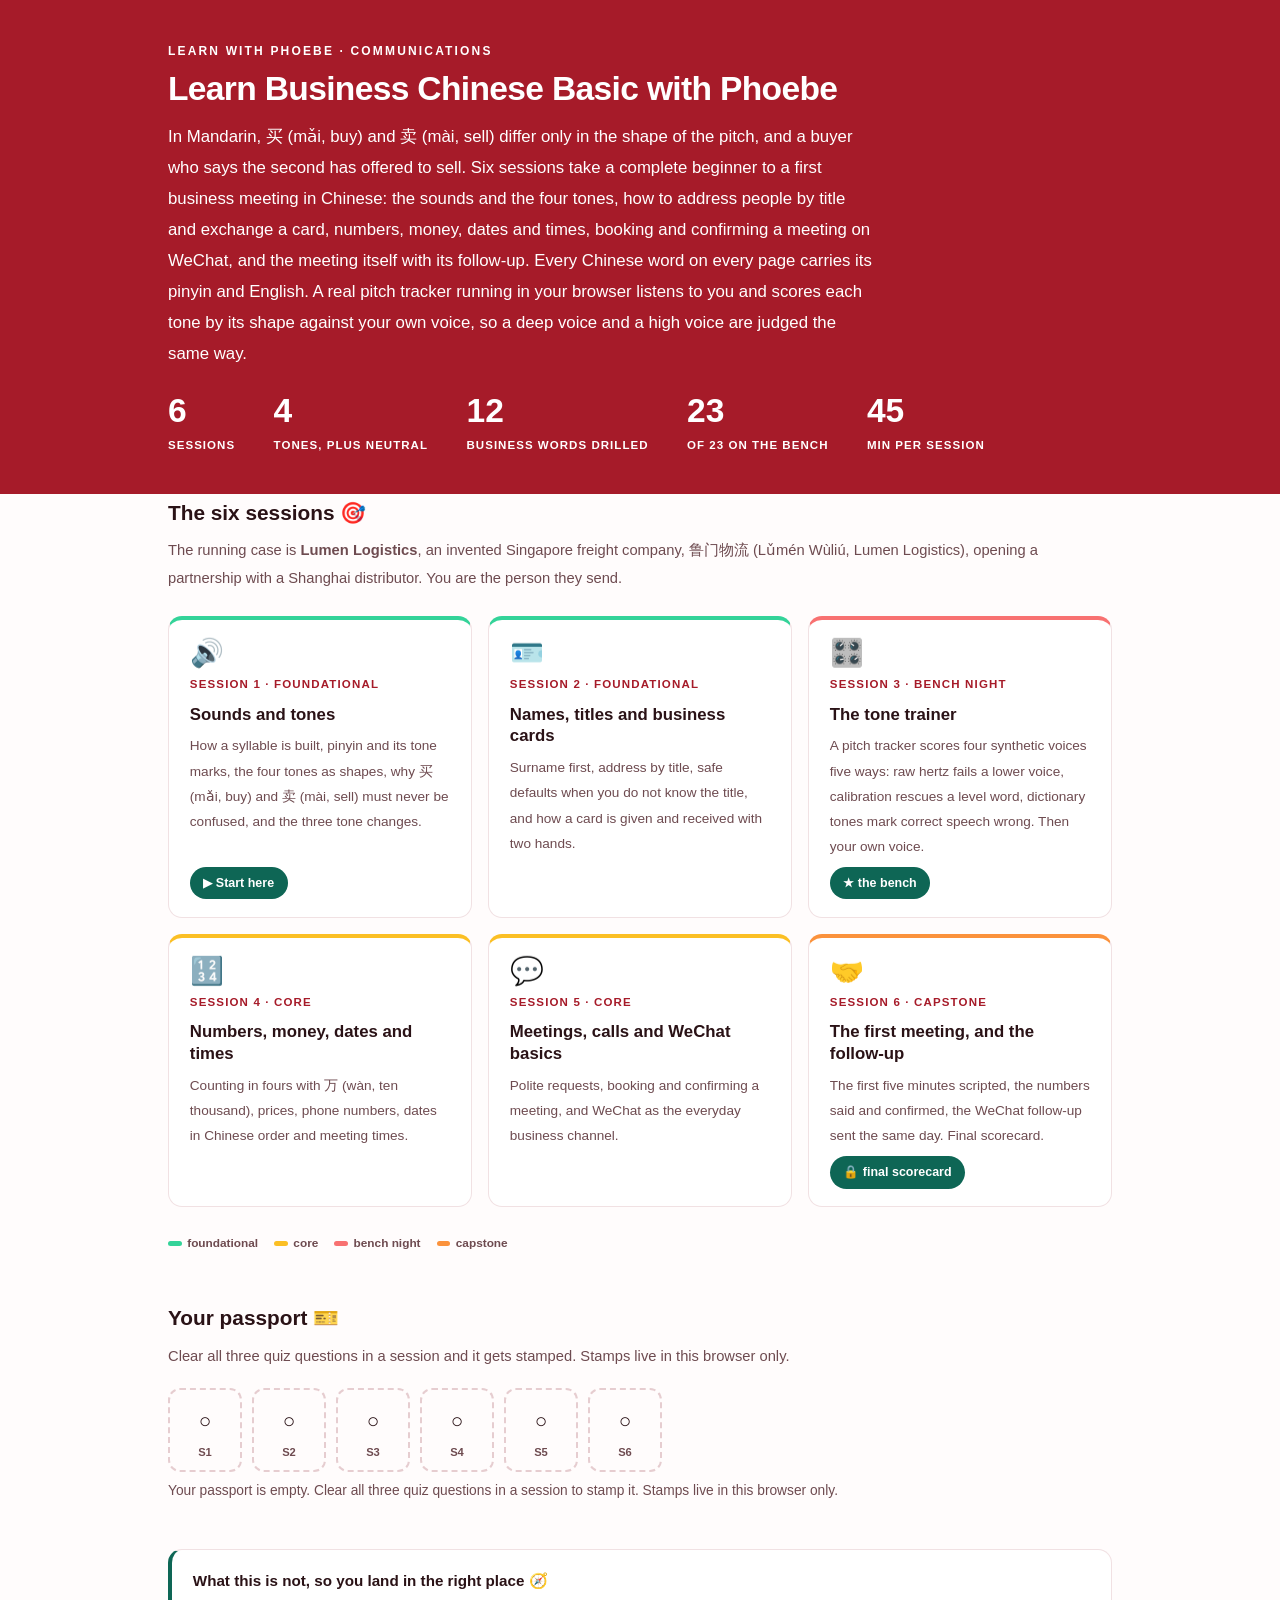
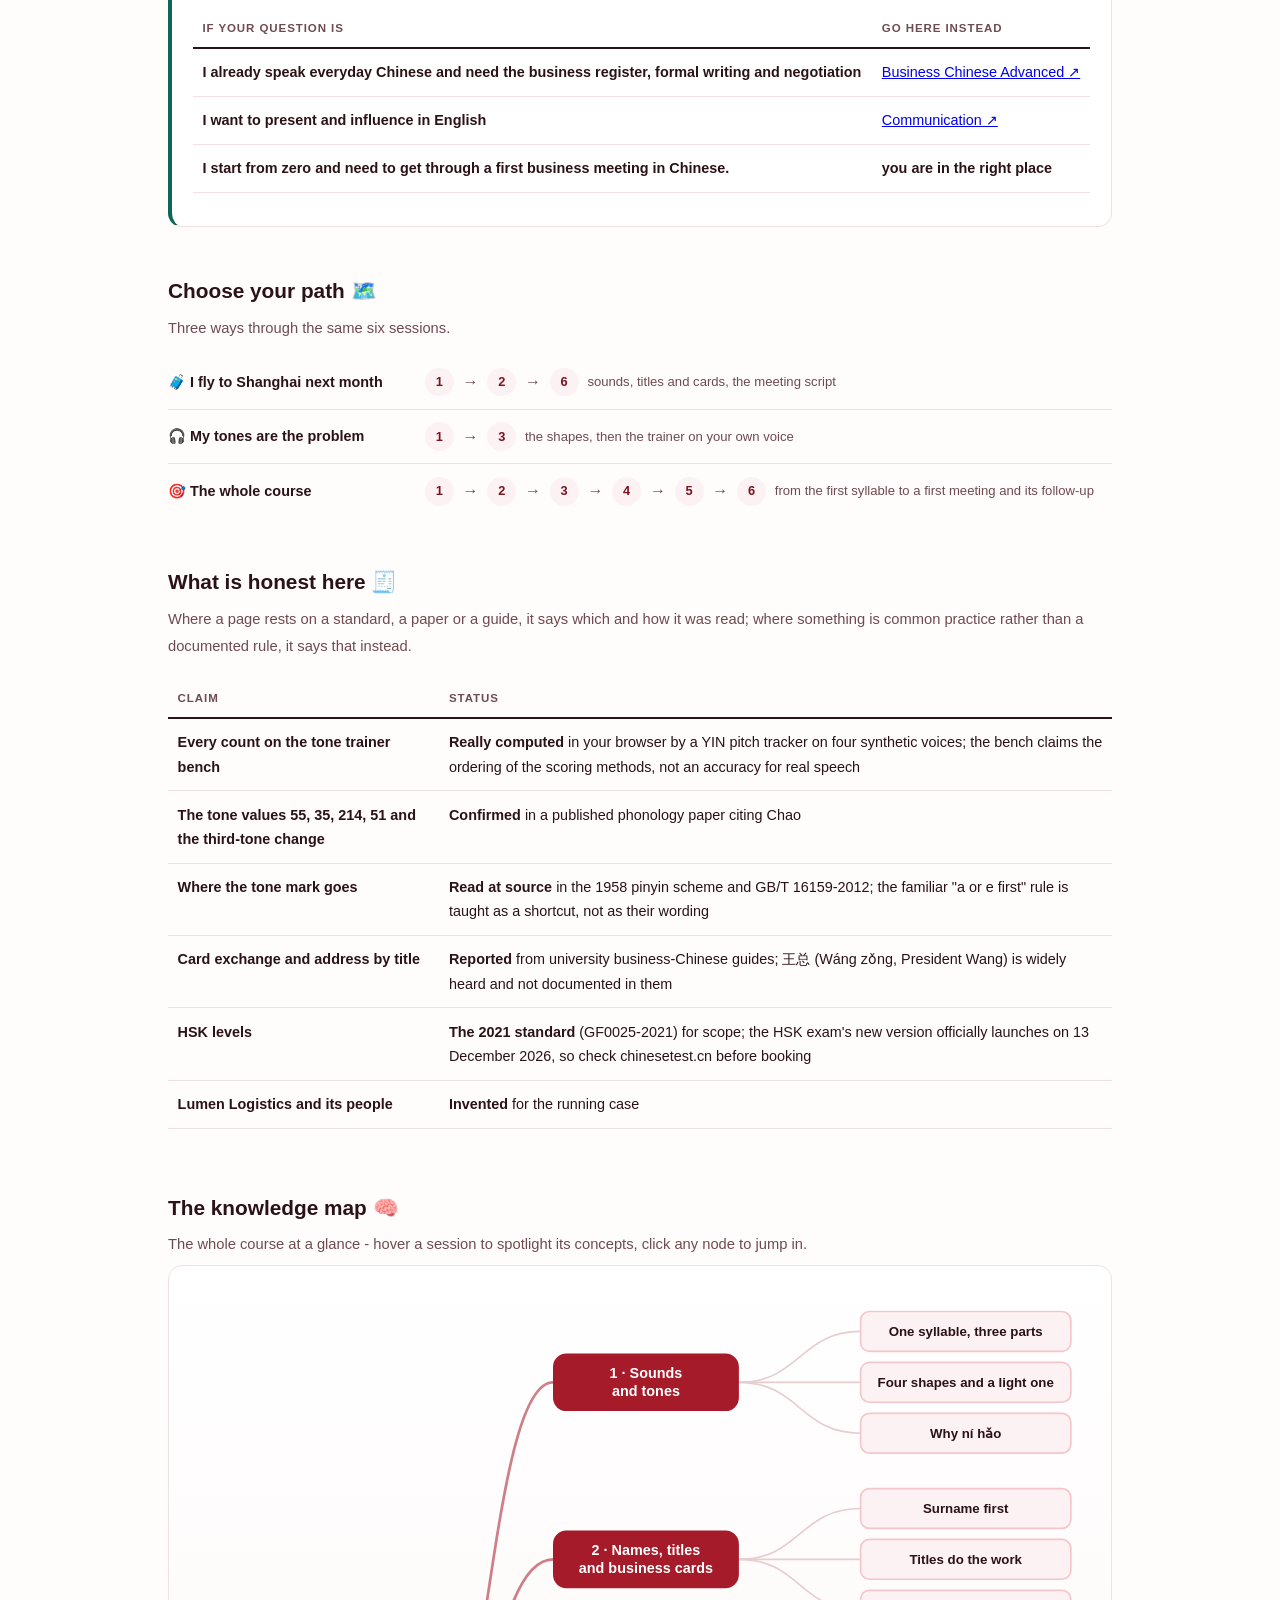
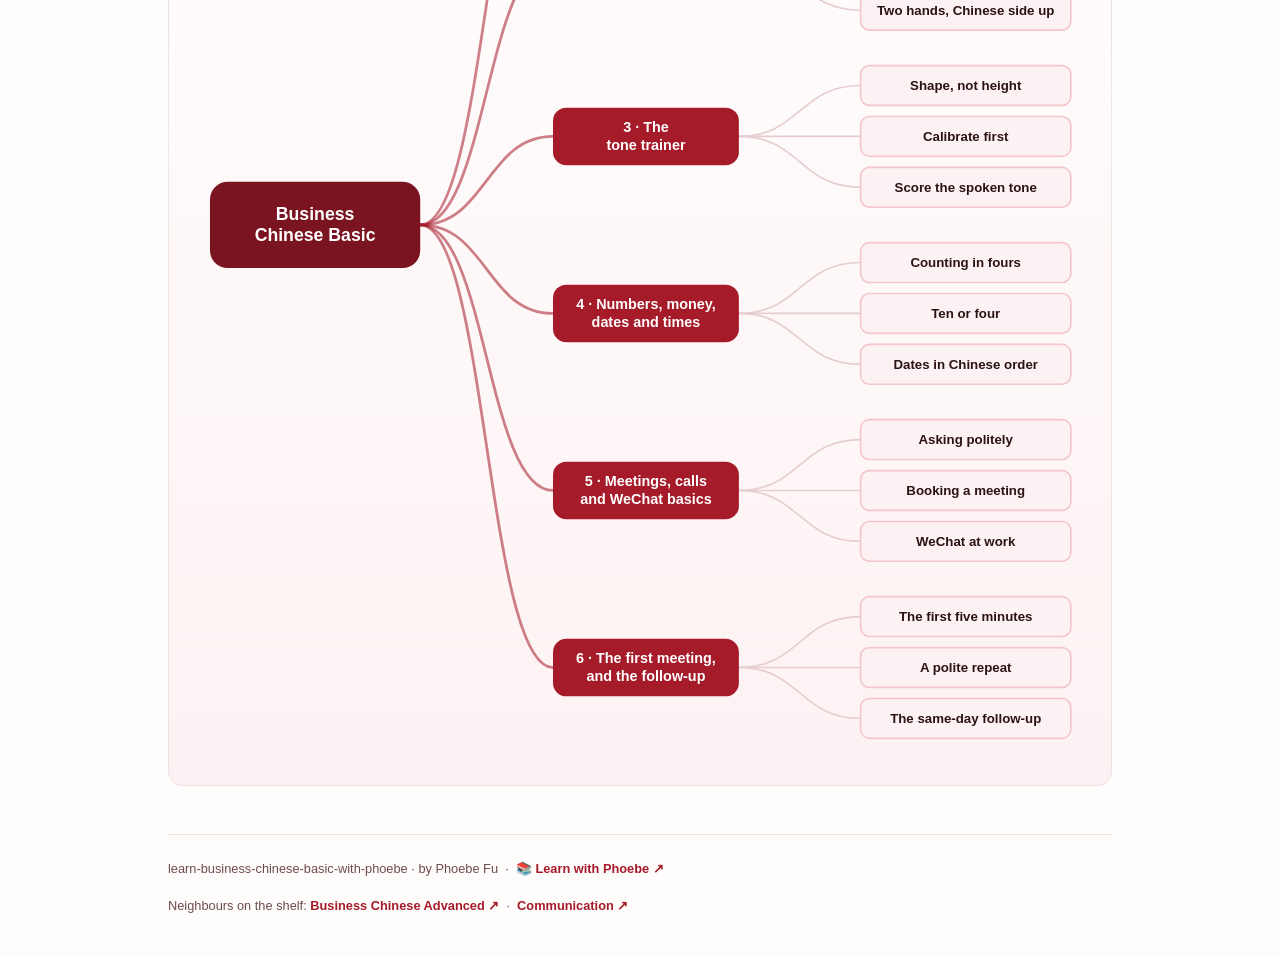
==== commit 75fbe414: "Light surfaces everywhere: lightbox, cheat panel, code boxes; contrast and phone-width fixes Every d" ====
--- a/index.html
+++ b/index.html
@@ -19,12 +19,12 @@
 <meta name="twitter:image" content="https://phoebefu6.github.io/learn-business-chinese-basic-with-phoebe/assets/og-cover.png">
 <!-- social:end -->
 <title>Learn Business Chinese Basic with Phoebe</title>
-<link rel="stylesheet" href="assets/style.css?v=1">
+<link rel="stylesheet" href="assets/style.css?v=17">
 <style>
 
   .stats-row { display: flex; gap: 2.4rem; margin-top: 1.5rem; flex-wrap: wrap; }
   .stat b { display: block; font-size: 2.1rem; font-weight: 800; line-height: 1.05; font-variant-numeric: tabular-nums; }
-  .stat span { font-size: .72rem; opacity: .85; text-transform: uppercase; letter-spacing: .09em; font-weight: 600; }
+  .stat span { font-size: .72rem; opacity: 1; text-transform: uppercase; letter-spacing: .09em; font-weight: 600; }
 
   .course-grid { display: grid; grid-template-columns: repeat(auto-fit, minmax(17rem, 1fr)); gap: 1rem; margin-top: 1.5rem; }
   .course-card {
@@ -57,9 +57,9 @@
   .path { display: flex; gap: .55rem; align-items: center; padding: .75rem 0; border-bottom: .5px solid var(--hairline); flex-wrap: wrap; }
   .path:last-child { border-bottom: none; }
   .path b { min-width: 15.5rem; font-size: .9rem; }
-  .path .pstep { background: var(--indigo-50); color: var(--indigo); border-radius: 999px; padding: .16rem .68rem; font-weight: 700; font-size: .8rem; text-decoration: none; transition: all .12s ease; }
+  .path .pstep { background: var(--indigo-50); color: var(--indigo-deep); border-radius: 999px; padding: .16rem .68rem; font-weight: 700; font-size: .8rem; text-decoration: none; transition: all .12s ease; }
   .path .pstep:hover { background: var(--indigo); color: #fff; }
-  .path .parr { color: var(--faint); font-weight: 700; }
+  .path .parr { color: var(--muted); font-weight: 700; }
 
   .mm-section { margin-top: 1.6rem; }
   .mm-section h2 { font-size: 1.3rem; font-weight: 800; margin-bottom: .2rem; }
@@ -348,6 +348,6 @@
 };
 </script>
 <script src="assets/mindmap.js?v=1"></script>
-<script src="assets/app.js?v=1"></script>
+<script src="assets/app.js?v=17"></script>
 </body>
 </html>
--- a/assets/style.css
+++ b/assets/style.css
@@ -19,8 +19,8 @@
   --amber-ink: #0A4A3E;
   --amber-50: #E3F3EF;
   --paper: #FFFCFC;
-  --code-bg: #2A1216;
-  --code-ink: #F1E1E3;
+  --code-bg: #FDF2F3;
+  --code-ink: #2A1216;
   --scrim-rgb: 42,18,22;
   --shadow-rgb: 166,27,41;
   --radius: 14px;
@@ -52,7 +52,7 @@
   font-size: .75rem;
   letter-spacing: .18em;
   text-transform: uppercase;
-  opacity: .85;
+  opacity: 1;
   font-weight: 600;
 }
 .masthead h1 {
@@ -63,7 +63,7 @@
   letter-spacing: -.02em;
 }
 .masthead h1 .accent { color: inherit; }
-.masthead .sub { font-size: 1.05rem; opacity: .92; max-width: 44rem; }
+.masthead .sub { font-size: 1.05rem; opacity: 1; max-width: 44rem; }
 
 .chip-row { display: flex; flex-wrap: wrap; gap: .5rem; margin-top: 1.1rem; }
 .chip {
@@ -77,7 +77,7 @@
   white-space: nowrap;
 }
 .chip.level { background: #fff; color: var(--indigo); }
-.chip.audience { background: rgba(255,255,255,.16); color: #fff; border: 1px solid rgba(255,255,255,.35); }
+.chip.audience { background: rgba(255,255,255,.08); color: #fff; border: 1px solid rgba(255,255,255,.35); }
 .chip.time { background: var(--ink); color: #fff; font-variant-numeric: tabular-nums; }
 
 
@@ -241,7 +241,7 @@
 .pill.light { background: var(--indigo-50); color: var(--indigo); }
 .pill.inkpill { background: var(--ink); color: #fff; }
 .pill.amber, .pill.peach { background: var(--amber); color: #fff; }
-.pill.bare { color: var(--faint); }
+.pill.bare { color: var(--muted); }
 
 /* ---------- 4D grid ---------- */
 .grid-2 { display: grid; grid-template-columns: repeat(auto-fit, minmax(15rem, 1fr)); gap: .8rem; margin: .5rem 0 1rem; }
@@ -270,10 +270,11 @@
 table.clean td:first-child { font-weight: 600; }
 
 /* ---------- prompt boxes ---------- */
-.prompt-box {
+.prompt-box{
   position: relative;
-  background: var(--code-bg);
-  color: var(--code-ink);
+  background: #FDF2F3;
+  border: 1px solid #F1E1E3;
+  color: #2A1216;
   border-radius: var(--radius);
   padding: 1.1rem 1.2rem;
   margin: 1rem 0 1.2rem;
@@ -283,12 +284,12 @@
   white-space: pre-wrap;
   word-break: break-word;
 }
-.prompt-box .label {
+.prompt-box .label{
   position: absolute;
   top: -0.7rem;
   left: 1rem;
-  background: var(--indigo);
-  color: #fff;
+  background: #A61B29;
+  color: #FFFFFF;
   font-family: "Inter", -apple-system, sans-serif;
   font-size: .68rem;
   font-weight: 700;
@@ -299,13 +300,13 @@
 }
 .prompt-box.bad .label { background: var(--faint); color: var(--ink); }
 .prompt-box.good .label { background: var(--amber); color: #fff; }
-.copy-btn {
+.copy-btn{
   position: absolute;
   top: .7rem;
   right: .7rem;
-  background: rgba(255,255,255,.1);
-  border: 1px solid rgba(255,255,255,.25);
-  color: #fff;
+  background: #FFFFFF;
+  border: 1px solid #F1E1E3;
+  color: #2A1216;
   border-radius: 999px;
   padding: .25rem .8rem;
   font-size: .72rem;
@@ -314,7 +315,7 @@
   font-family: "Inter", -apple-system, sans-serif;
   transition: background .15s ease;
 }
-.copy-btn:hover { background: rgba(255,255,255,.22); }
+.copy-btn:hover { background: #F1E1E3; }
 .copy-btn.copied { background: var(--amber); border-color: var(--amber); color: #fff; }
 
 /* ---------- demo steps ---------- */
@@ -409,7 +410,7 @@
   gap: .4rem;
 }
 
-.lightbox {
+.lightbox{
   position: fixed;
   inset: 0;
   z-index: 100;
@@ -421,8 +422,10 @@
   cursor: zoom-out;
 }
 .lightbox.open { display: flex; }
-.lightbox .inner {
+.lightbox .inner{
   background: #fff;
+  border: 1px solid #F1E1E3;
+  box-shadow: 0 10px 40px rgba(42,18,22,.14);
   border-radius: var(--radius);
   padding: 2rem;
   max-width: 94vw;
@@ -430,13 +433,12 @@
   overflow: auto;
 }
 .lightbox .inner svg, .lightbox .inner img { width: min(88vw, 70rem); height: auto; }
-.lightbox .close-hint {
+.lightbox .close-hint{
   position: fixed;
   top: 1rem; right: 1.4rem;
-  color: #fff;
+  color: #2A1216;
   font-size: .8rem;
   font-weight: 600;
-  opacity: .8;
 }
 
 /* ---------- courses covered ---------- */
@@ -455,19 +457,20 @@
 .covered-row .note { margin-left: auto; color: var(--muted); font-size: .78rem; text-align: right; }
 
 /* ---------- cheat sheet footer ---------- */
-.cheat {
-  background: var(--ink);
-  color: #fff;
+.cheat{
+  background: #FDF2F3;
+  border: 1px solid #F1E1E3;
+  color: #2A1216;
   border-radius: var(--radius);
   padding: 1.6rem 1.6rem 1.3rem;
   margin-top: 3rem;
 }
 .cheat h3 { font-size: 1.1rem; margin-bottom: 1rem; }
-.cheat h3 span { color: var(--indigo-soft); }
+.cheat h3 span { color: #A61B29; }
 .cheat .grid-2 { gap: 1rem; }
 .cheat .cheat-item { border-left: 3px solid var(--indigo-mid); padding-left: .8rem; }
-.cheat .cheat-item b { display: block; font-size: .85rem; color: var(--indigo-soft); }
-.cheat .cheat-item span { font-size: .82rem; opacity: .85; }
+.cheat .cheat-item b { display: block; font-size: .85rem; color: #7A1420; }
+.cheat .cheat-item span { font-size: .82rem; color: #6E4B50; }
 
 footer.pagefoot {
   border-top: 1px solid var(--hairline);
@@ -562,7 +565,7 @@
   margin-top: 1.1rem;
   flex-wrap: wrap;
 }
-.journey .jlabel { font-size: .7rem; font-weight: 700; text-transform: uppercase; letter-spacing: .09em; opacity: .8; margin-right: .3rem; }
+.journey .jlabel { font-size: .7rem; font-weight: 700; text-transform: uppercase; letter-spacing: .09em; opacity: 1; margin-right: .3rem; }
 .journey a {
   width: 1.7rem; height: 1.7rem;
   border-radius: 999px;
@@ -1160,7 +1163,7 @@
   transition: all .18s ease;
 }
 .pp-stamp:hover { border-color: var(--indigo-soft); }
-.pp-stamp i { font-size: 1.3rem; font-style: normal; opacity: .35; }
+.pp-stamp i { font-size: 1.3rem; font-style: normal; opacity: 1; }
 .pp-stamp b { font: 800 0.7rem Inter, sans-serif; }
 .pp-stamp.got {
   border-style: solid; border-color: var(--indigo);
@@ -1347,3 +1350,28 @@
 .zh { font-weight: 700; color: var(--indigo-deep); }
 @media (max-width: 640px) { .tl-table { font-size: .8rem; } .tl-target .tl-big { font-size: 1.4rem; } }
 @media (max-width: 640px) { .tl-row label { display: block; width: 100%; } .tl-row select { width: 100%; } }
+
+/* layout-patch-3: phone-width overflow (2026-10-10) */
+.sql-bar { flex-wrap: wrap; }
+@media (max-width: 480px) {
+  .covered-row { flex-wrap: wrap; }
+  .covered-row .note { margin-left: 0; text-align: left; flex-basis: 100%; }
+  details.card summary { flex-wrap: wrap; }
+  details.card summary .mini { white-space: normal; }
+  .wk, .sqlbox, .prompt-box, pre { max-width: 100%; overflow-x: auto; }
+  .mono, code, strong, .note { overflow-wrap: anywhere; }
+  select, input[type=range], label { max-width: 100%; }
+  canvas, svg, img { max-width: 100%; height: auto; }
+  .tree-kids, .tree-node-wrap, .tree-node, .rb-night, .al-row, .gd-field, .tl-row, .sl-row { max-width: 100%; overflow-x: auto; }
+  .tl-cols, .sl-cols, .bb-cols, .ev-cols, [class$="-cols"] { grid-template-columns: 1fr !important; display: grid; }
+  .tl-cols > *, .sl-cols > *, [class$="-cols"] > * { min-width: 0; max-width: 100%; }
+  .mono { white-space: normal; }
+  .er-w, .bb-lab, .tl-lev, .sl-lev { max-width: 100%; white-space: normal; }
+}
+/* contrast-patch-2b */
+.cheat a { color: var(--indigo-deep, var(--ink)); }
+.chip.audience { background: transparent; border-color: rgba(255,255,255,.55); }
+.masthead a, .masthead .sub a { color: #fff; text-decoration: underline; text-underline-offset: 2px; }
+.prompt-box b, .prompt-box strong { color: var(--indigo-deep, var(--ink)); }
+.prompt-box span, .prompt-box em, .prompt-box i { color: inherit; }
+.pp-stamp i { color: var(--ink); }
